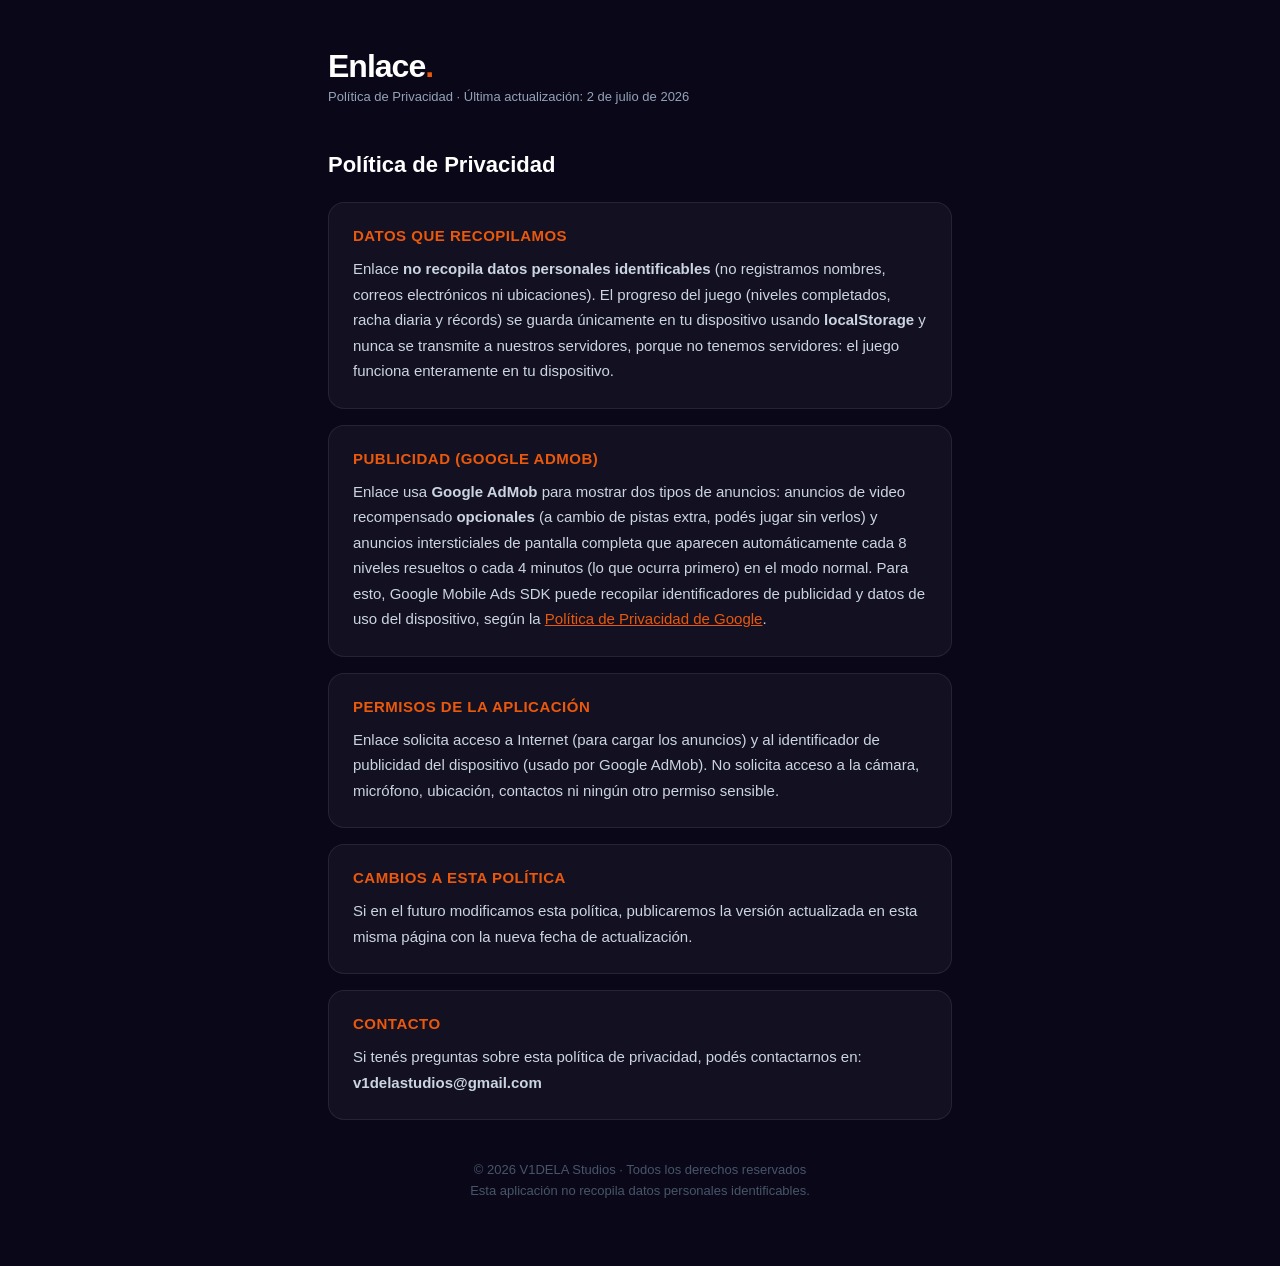
==== index.html @ fb12c4d5 "Actualizar colores a naranja para combinar con el nuevo tema de la app" ====
<!DOCTYPE html>
<html lang="es">
<head>
<meta charset="UTF-8">
<meta name="viewport" content="width=device-width, initial-scale=1.0, viewport-fit=cover">
<title>Política de Privacidad — Enlace</title>
<style>
  *, *::before, *::after { box-sizing: border-box; margin: 0; padding: 0; }

  body {
    font-family: -apple-system, BlinkMacSystemFont, 'Segoe UI', sans-serif;
    background: #0a0818;
    color: #e2e8f0;
    min-height: 100vh;
    padding: env(safe-area-inset-top, 0) env(safe-area-inset-right, 0) env(safe-area-inset-bottom, 0) env(safe-area-inset-left, 0);
  }

  .container {
    max-width: 680px;
    margin: 0 auto;
    padding: 48px 28px 64px;
  }

  .back {
    display: inline-flex;
    align-items: center;
    gap: 8px;
    color: #EA580C;
    text-decoration: none;
    font-size: 14px;
    font-weight: 500;
    margin-bottom: 40px;
    opacity: 0.8;
    transition: opacity 0.2s;
  }
  .back:hover { opacity: 1; }

  .logo {
    font-size: 32px;
    font-weight: 800;
    letter-spacing: -1px;
    color: #fff;
    margin-bottom: 4px;
  }
  .logo span { color: #EA580C; }

  .subtitulo {
    font-size: 13px;
    color: #94a3b8;
    margin-bottom: 48px;
  }

  h1 {
    font-size: 22px;
    font-weight: 700;
    color: #fff;
    margin-bottom: 24px;
  }

  section {
    background: rgba(255,255,255,0.04);
    border: 1px solid rgba(255,255,255,0.08);
    border-radius: 16px;
    padding: 24px;
    margin-bottom: 16px;
  }

  h2 {
    font-size: 15px;
    font-weight: 600;
    color: #EA580C;
    margin-bottom: 12px;
    text-transform: uppercase;
    letter-spacing: 0.5px;
  }

  p {
    font-size: 15px;
    line-height: 1.7;
    color: #cbd5e1;
  }

  .footer-legal {
    margin-top: 40px;
    font-size: 13px;
    color: #475569;
    text-align: center;
    line-height: 1.6;
  }
</style>
</head>
<body>
<div class="container">


  <div class="logo">Enlace<span>.</span></div>
  <div class="subtitulo">Política de Privacidad · Última actualización: 2 de julio de 2026</div>

  <h1>Política de Privacidad</h1>

  <section>
    <h2>Datos que recopilamos</h2>
    <p>Enlace <strong>no recopila datos personales identificables</strong> (no registramos nombres, correos electrónicos ni ubicaciones). El progreso del juego (niveles completados, racha diaria y récords) se guarda únicamente en tu dispositivo usando <strong>localStorage</strong> y nunca se transmite a nuestros servidores, porque no tenemos servidores: el juego funciona enteramente en tu dispositivo.</p>
  </section>

  <section>
    <h2>Publicidad (Google AdMob)</h2>
    <p>Enlace usa <strong>Google AdMob</strong> para mostrar dos tipos de anuncios: anuncios de video recompensado <strong>opcionales</strong> (a cambio de pistas extra, podés jugar sin verlos) y anuncios intersticiales de pantalla completa que aparecen automáticamente cada 8 niveles resueltos o cada 4 minutos (lo que ocurra primero) en el modo normal. Para esto, Google Mobile Ads SDK puede recopilar identificadores de publicidad y datos de uso del dispositivo, según la <a href="https://policies.google.com/privacy" style="color:#EA580C">Política de Privacidad de Google</a>.</p>
  </section>

  <section>
    <h2>Permisos de la aplicación</h2>
    <p>Enlace solicita acceso a Internet (para cargar los anuncios) y al identificador de publicidad del dispositivo (usado por Google AdMob). No solicita acceso a la cámara, micrófono, ubicación, contactos ni ningún otro permiso sensible.</p>
  </section>

  <section>
    <h2>Cambios a esta política</h2>
    <p>Si en el futuro modificamos esta política, publicaremos la versión actualizada en esta misma página con la nueva fecha de actualización.</p>
  </section>

  <section>
    <h2>Contacto</h2>
    <p>Si tenés preguntas sobre esta política de privacidad, podés contactarnos en: <strong>v1delastudios@gmail.com</strong></p>
  </section>

  <div class="footer-legal">
    © 2026 V1DELA Studios · Todos los derechos reservados<br>
    Esta aplicación no recopila datos personales identificables.
  </div>

</div>
</body>
</html>
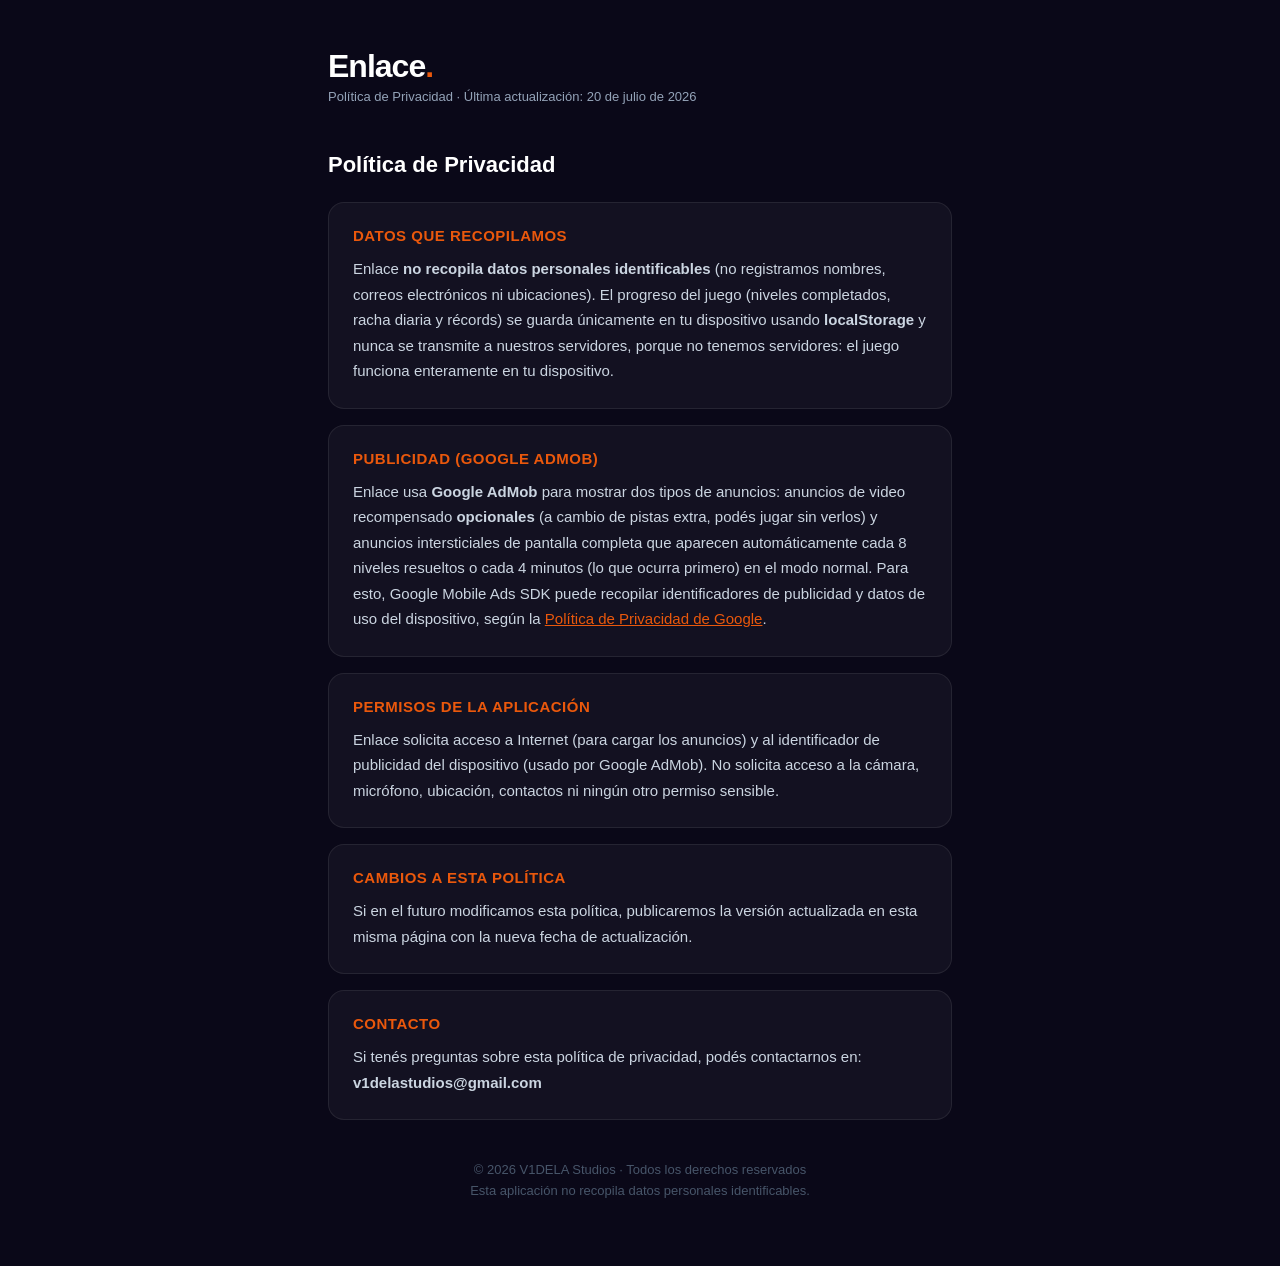
==== commit beb3666d: "Actualiza fecha al 20 de julio" ====
--- a/index.html
+++ b/index.html
@@ -4,97 +4,14 @@
 <meta charset="UTF-8">
 <meta name="viewport" content="width=device-width, initial-scale=1.0, viewport-fit=cover">
 <title>Política de Privacidad — Enlace</title>
-<style>
-  *, *::before, *::after { box-sizing: border-box; margin: 0; padding: 0; }
-
-  body {
-    font-family: -apple-system, BlinkMacSystemFont, 'Segoe UI', sans-serif;
-    background: #0a0818;
-    color: #e2e8f0;
-    min-height: 100vh;
-    padding: env(safe-area-inset-top, 0) env(safe-area-inset-right, 0) env(safe-area-inset-bottom, 0) env(safe-area-inset-left, 0);
-  }
-
-  .container {
-    max-width: 680px;
-    margin: 0 auto;
-    padding: 48px 28px 64px;
-  }
-
-  .back {
-    display: inline-flex;
-    align-items: center;
-    gap: 8px;
-    color: #EA580C;
-    text-decoration: none;
-    font-size: 14px;
-    font-weight: 500;
-    margin-bottom: 40px;
-    opacity: 0.8;
-    transition: opacity 0.2s;
-  }
-  .back:hover { opacity: 1; }
-
-  .logo {
-    font-size: 32px;
-    font-weight: 800;
-    letter-spacing: -1px;
-    color: #fff;
-    margin-bottom: 4px;
-  }
-  .logo span { color: #EA580C; }
-
-  .subtitulo {
-    font-size: 13px;
-    color: #94a3b8;
-    margin-bottom: 48px;
-  }
-
-  h1 {
-    font-size: 22px;
-    font-weight: 700;
-    color: #fff;
-    margin-bottom: 24px;
-  }
-
-  section {
-    background: rgba(255,255,255,0.04);
-    border: 1px solid rgba(255,255,255,0.08);
-    border-radius: 16px;
-    padding: 24px;
-    margin-bottom: 16px;
-  }
-
-  h2 {
-    font-size: 15px;
-    font-weight: 600;
-    color: #EA580C;
-    margin-bottom: 12px;
-    text-transform: uppercase;
-    letter-spacing: 0.5px;
-  }
-
-  p {
-    font-size: 15px;
-    line-height: 1.7;
-    color: #cbd5e1;
-  }
-
-  .footer-legal {
-    margin-top: 40px;
-    font-size: 13px;
-    color: #475569;
-    text-align: center;
-    line-height: 1.6;
-  }
-</style>
+<link rel="stylesheet" href="style.css">
 </head>
 <body>
 <div class="container">
 
 
   <div class="logo">Enlace<span>.</span></div>
-  <div class="subtitulo">Política de Privacidad · Última actualización: 2 de julio de 2026</div>
+  <div class="subtitulo">Política de Privacidad · Última actualización: 20 de julio de 2026</div>
 
   <h1>Política de Privacidad</h1>
 
--- a/style.css
+++ b/style.css
@@ -0,0 +1,82 @@
+*, *::before, *::after { box-sizing: border-box; margin: 0; padding: 0; }
+
+body {
+  font-family: -apple-system, BlinkMacSystemFont, 'Segoe UI', sans-serif;
+  background: #0a0818;
+  color: #e2e8f0;
+  min-height: 100vh;
+  padding: env(safe-area-inset-top, 0) env(safe-area-inset-right, 0) env(safe-area-inset-bottom, 0) env(safe-area-inset-left, 0);
+}
+
+.container {
+  max-width: 680px;
+  margin: 0 auto;
+  padding: 48px 28px 64px;
+}
+
+.back {
+  display: inline-flex;
+  align-items: center;
+  gap: 8px;
+  color: #EA580C;
+  text-decoration: none;
+  font-size: 14px;
+  font-weight: 500;
+  margin-bottom: 40px;
+  opacity: 0.8;
+  transition: opacity 0.2s;
+}
+.back:hover { opacity: 1; }
+
+.logo {
+  font-size: 32px;
+  font-weight: 800;
+  letter-spacing: -1px;
+  color: #fff;
+  margin-bottom: 4px;
+}
+.logo span { color: #EA580C; }
+
+.subtitulo {
+  font-size: 13px;
+  color: #94a3b8;
+  margin-bottom: 48px;
+}
+
+h1 {
+  font-size: 22px;
+  font-weight: 700;
+  color: #fff;
+  margin-bottom: 24px;
+}
+
+section {
+  background: rgba(255,255,255,0.04);
+  border: 1px solid rgba(255,255,255,0.08);
+  border-radius: 16px;
+  padding: 24px;
+  margin-bottom: 16px;
+}
+
+h2 {
+  font-size: 15px;
+  font-weight: 600;
+  color: #EA580C;
+  margin-bottom: 12px;
+  text-transform: uppercase;
+  letter-spacing: 0.5px;
+}
+
+p {
+  font-size: 15px;
+  line-height: 1.7;
+  color: #cbd5e1;
+}
+
+.footer-legal {
+  margin-top: 40px;
+  font-size: 13px;
+  color: #475569;
+  text-align: center;
+  line-height: 1.6;
+}
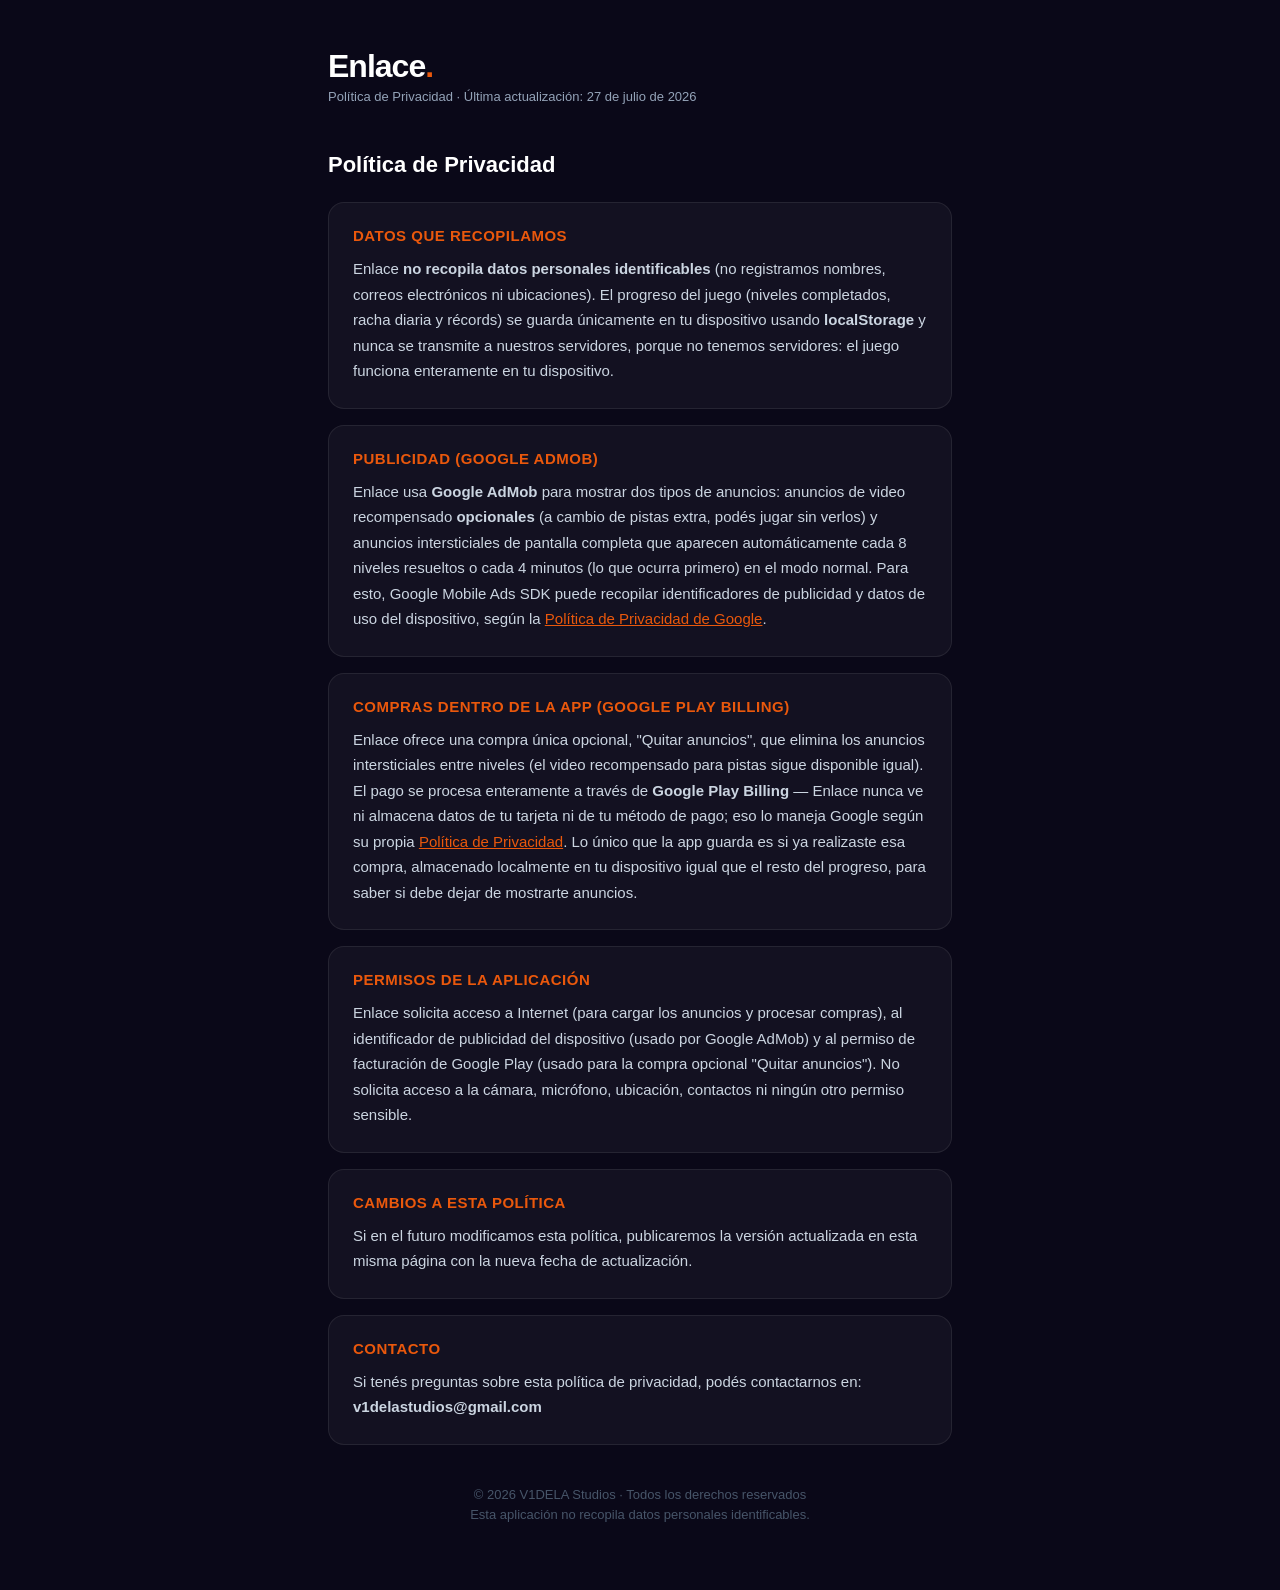
==== commit 2a6b7ddb: "Documenta la compra "Quitar anuncios" vía Google Play Billing Agrega sección explicando el procesami" ====
--- a/index.html
+++ b/index.html
@@ -11,7 +11,7 @@
 
 
   <div class="logo">Enlace<span>.</span></div>
-  <div class="subtitulo">Política de Privacidad · Última actualización: 20 de julio de 2026</div>
+  <div class="subtitulo">Política de Privacidad · Última actualización: 27 de julio de 2026</div>
 
   <h1>Política de Privacidad</h1>
 
@@ -26,8 +26,13 @@
   </section>
 
   <section>
+    <h2>Compras dentro de la app (Google Play Billing)</h2>
+    <p>Enlace ofrece una compra única opcional, "Quitar anuncios", que elimina los anuncios intersticiales entre niveles (el video recompensado para pistas sigue disponible igual). El pago se procesa enteramente a través de <strong>Google Play Billing</strong> — Enlace nunca ve ni almacena datos de tu tarjeta ni de tu método de pago; eso lo maneja Google según su propia <a href="https://policies.google.com/privacy" style="color:#EA580C">Política de Privacidad</a>. Lo único que la app guarda es si ya realizaste esa compra, almacenado localmente en tu dispositivo igual que el resto del progreso, para saber si debe dejar de mostrarte anuncios.</p>
+  </section>
+
+  <section>
     <h2>Permisos de la aplicación</h2>
-    <p>Enlace solicita acceso a Internet (para cargar los anuncios) y al identificador de publicidad del dispositivo (usado por Google AdMob). No solicita acceso a la cámara, micrófono, ubicación, contactos ni ningún otro permiso sensible.</p>
+    <p>Enlace solicita acceso a Internet (para cargar los anuncios y procesar compras), al identificador de publicidad del dispositivo (usado por Google AdMob) y al permiso de facturación de Google Play (usado para la compra opcional "Quitar anuncios"). No solicita acceso a la cámara, micrófono, ubicación, contactos ni ningún otro permiso sensible.</p>
   </section>
 
   <section>
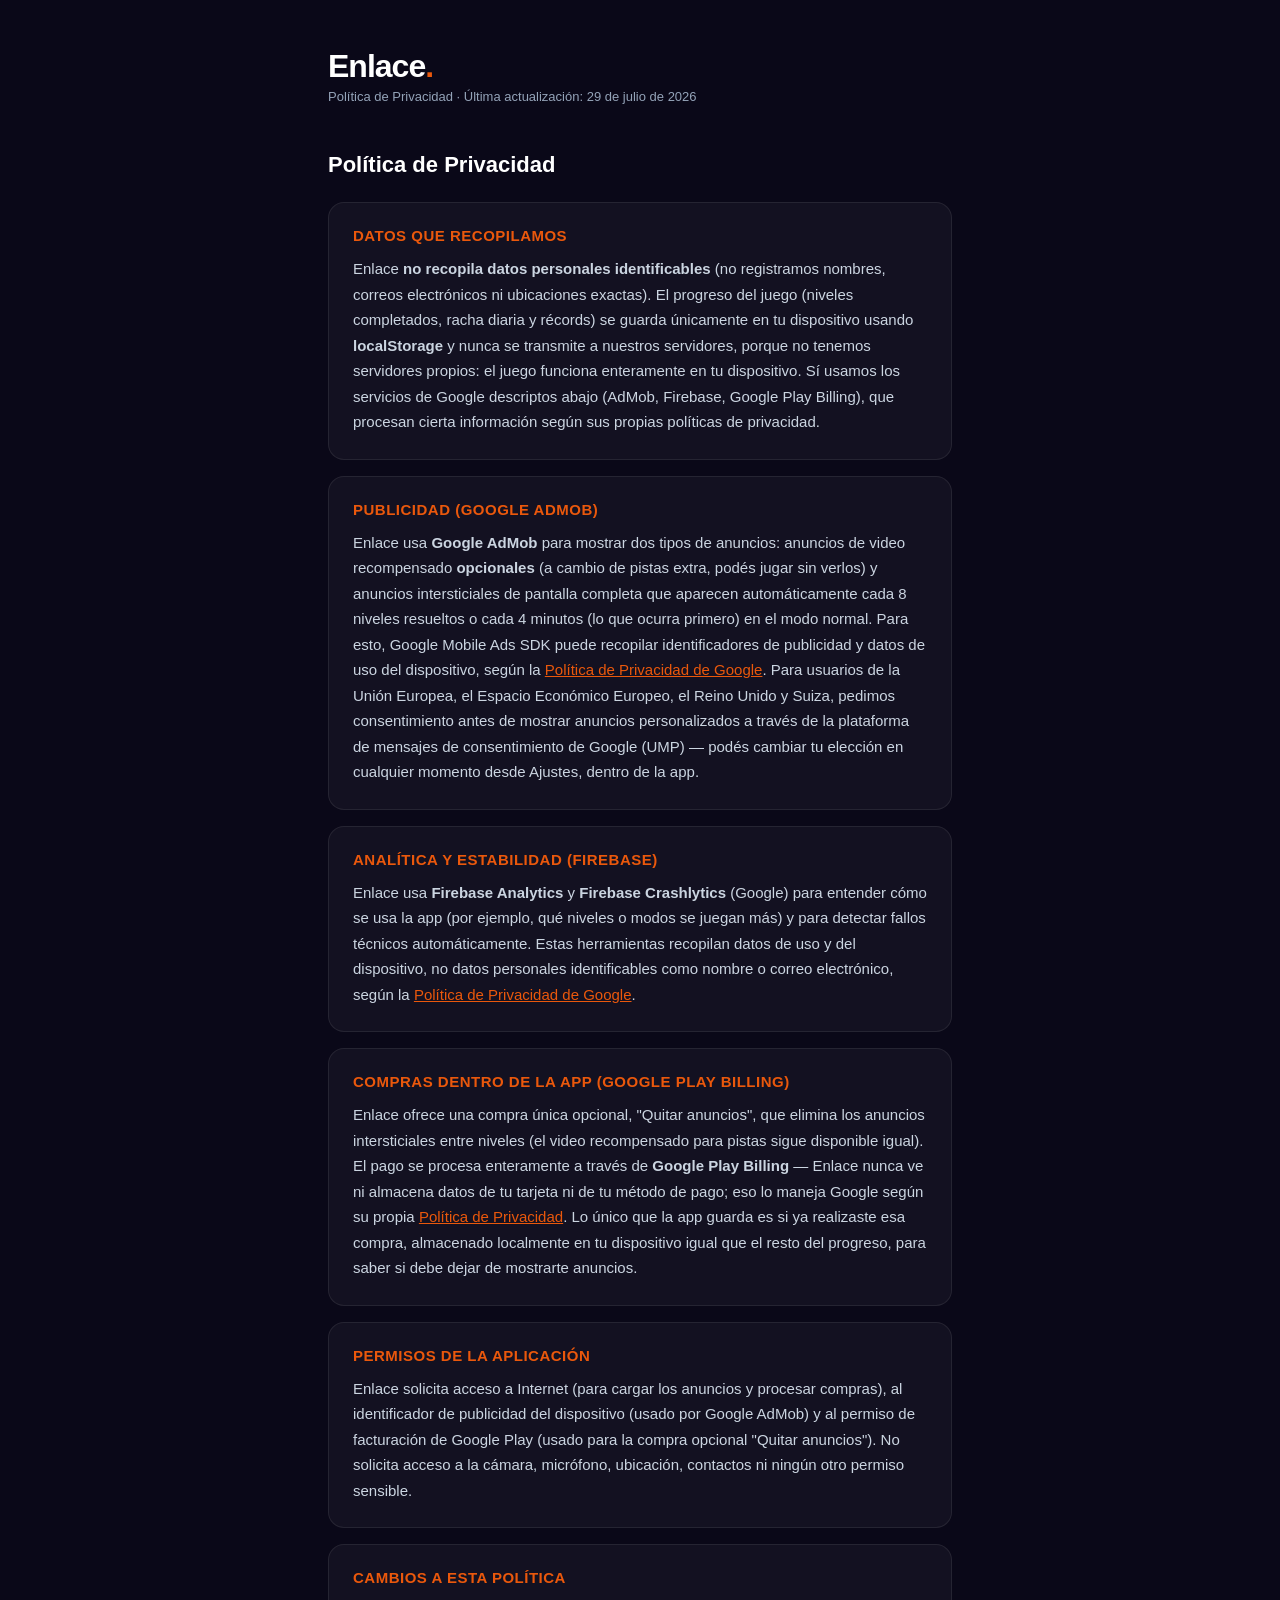
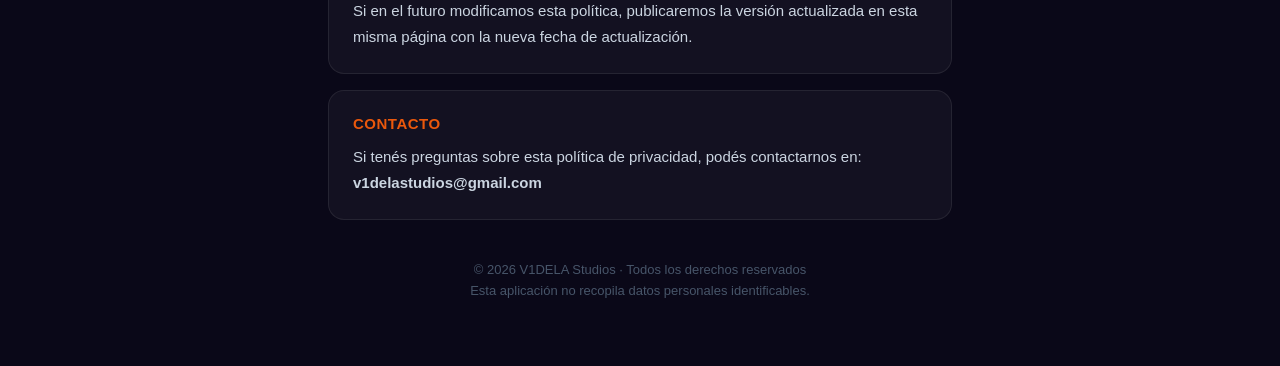
==== commit 5d3528fd: "Actualiza política: agrega Firebase Analytics/Crashlytics y consentimiento UMP Refleja las herramien" ====
--- a/index.html
+++ b/index.html
@@ -11,18 +11,23 @@
 
 
   <div class="logo">Enlace<span>.</span></div>
-  <div class="subtitulo">Política de Privacidad · Última actualización: 27 de julio de 2026</div>
+  <div class="subtitulo">Política de Privacidad · Última actualización: 29 de julio de 2026</div>
 
   <h1>Política de Privacidad</h1>
 
   <section>
     <h2>Datos que recopilamos</h2>
-    <p>Enlace <strong>no recopila datos personales identificables</strong> (no registramos nombres, correos electrónicos ni ubicaciones). El progreso del juego (niveles completados, racha diaria y récords) se guarda únicamente en tu dispositivo usando <strong>localStorage</strong> y nunca se transmite a nuestros servidores, porque no tenemos servidores: el juego funciona enteramente en tu dispositivo.</p>
+    <p>Enlace <strong>no recopila datos personales identificables</strong> (no registramos nombres, correos electrónicos ni ubicaciones exactas). El progreso del juego (niveles completados, racha diaria y récords) se guarda únicamente en tu dispositivo usando <strong>localStorage</strong> y nunca se transmite a nuestros servidores, porque no tenemos servidores propios: el juego funciona enteramente en tu dispositivo. Sí usamos los servicios de Google descriptos abajo (AdMob, Firebase, Google Play Billing), que procesan cierta información según sus propias políticas de privacidad.</p>
   </section>
 
   <section>
     <h2>Publicidad (Google AdMob)</h2>
-    <p>Enlace usa <strong>Google AdMob</strong> para mostrar dos tipos de anuncios: anuncios de video recompensado <strong>opcionales</strong> (a cambio de pistas extra, podés jugar sin verlos) y anuncios intersticiales de pantalla completa que aparecen automáticamente cada 8 niveles resueltos o cada 4 minutos (lo que ocurra primero) en el modo normal. Para esto, Google Mobile Ads SDK puede recopilar identificadores de publicidad y datos de uso del dispositivo, según la <a href="https://policies.google.com/privacy" style="color:#EA580C">Política de Privacidad de Google</a>.</p>
+    <p>Enlace usa <strong>Google AdMob</strong> para mostrar dos tipos de anuncios: anuncios de video recompensado <strong>opcionales</strong> (a cambio de pistas extra, podés jugar sin verlos) y anuncios intersticiales de pantalla completa que aparecen automáticamente cada 8 niveles resueltos o cada 4 minutos (lo que ocurra primero) en el modo normal. Para esto, Google Mobile Ads SDK puede recopilar identificadores de publicidad y datos de uso del dispositivo, según la <a href="https://policies.google.com/privacy" style="color:#EA580C">Política de Privacidad de Google</a>. Para usuarios de la Unión Europea, el Espacio Económico Europeo, el Reino Unido y Suiza, pedimos consentimiento antes de mostrar anuncios personalizados a través de la plataforma de mensajes de consentimiento de Google (UMP) — podés cambiar tu elección en cualquier momento desde Ajustes, dentro de la app.</p>
+  </section>
+
+  <section>
+    <h2>Analítica y estabilidad (Firebase)</h2>
+    <p>Enlace usa <strong>Firebase Analytics</strong> y <strong>Firebase Crashlytics</strong> (Google) para entender cómo se usa la app (por ejemplo, qué niveles o modos se juegan más) y para detectar fallos técnicos automáticamente. Estas herramientas recopilan datos de uso y del dispositivo, no datos personales identificables como nombre o correo electrónico, según la <a href="https://policies.google.com/privacy" style="color:#EA580C">Política de Privacidad de Google</a>.</p>
   </section>
 
   <section>
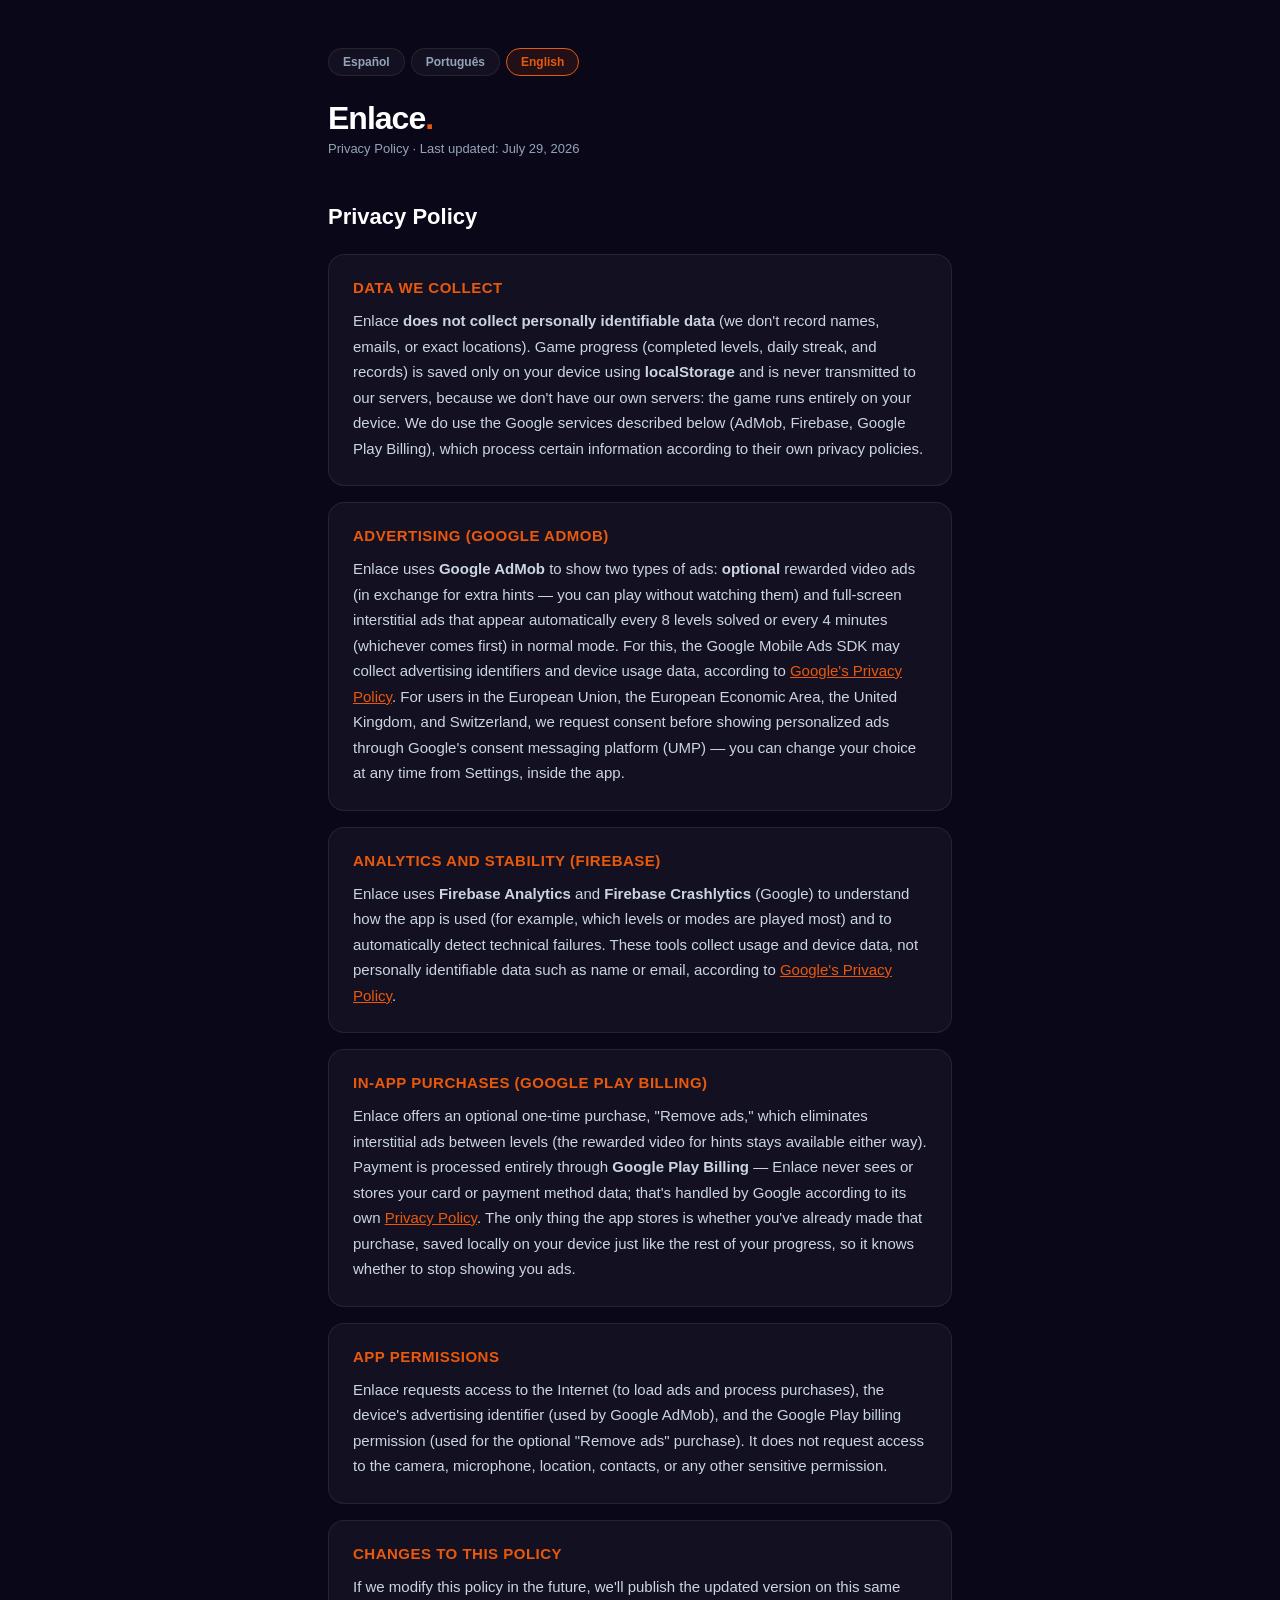
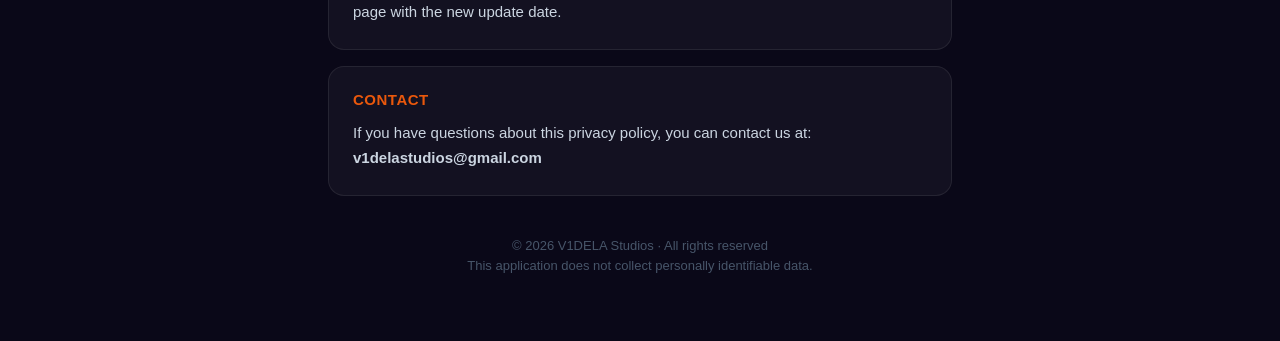
==== commit c7da9990: "Agrega selector de idioma (ES/PT/EN) a la política de privacidad Arranca según el idioma del navegad" ====
--- a/index.html
+++ b/index.html
@@ -9,52 +9,183 @@
 <body>
 <div class="container">
 
+  <div class="lang-switch" id="langSwitch">
+    <button type="button" data-lang="es">Español</button>
+    <button type="button" data-lang="pt">Português</button>
+    <button type="button" data-lang="en">English</button>
+  </div>
 
   <div class="logo">Enlace<span>.</span></div>
-  <div class="subtitulo">Política de Privacidad · Última actualización: 29 de julio de 2026</div>
 
-  <h1>Política de Privacidad</h1>
+  <!-- ES ============================================================ -->
+  <div class="policy" data-lang="es">
+    <div class="subtitulo">Política de Privacidad · Última actualización: 29 de julio de 2026</div>
+    <h1>Política de Privacidad</h1>
 
-  <section>
-    <h2>Datos que recopilamos</h2>
-    <p>Enlace <strong>no recopila datos personales identificables</strong> (no registramos nombres, correos electrónicos ni ubicaciones exactas). El progreso del juego (niveles completados, racha diaria y récords) se guarda únicamente en tu dispositivo usando <strong>localStorage</strong> y nunca se transmite a nuestros servidores, porque no tenemos servidores propios: el juego funciona enteramente en tu dispositivo. Sí usamos los servicios de Google descriptos abajo (AdMob, Firebase, Google Play Billing), que procesan cierta información según sus propias políticas de privacidad.</p>
-  </section>
+    <section>
+      <h2>Datos que recopilamos</h2>
+      <p>Enlace <strong>no recopila datos personales identificables</strong> (no registramos nombres, correos electrónicos ni ubicaciones exactas). El progreso del juego (niveles completados, racha diaria y récords) se guarda únicamente en tu dispositivo usando <strong>localStorage</strong> y nunca se transmite a nuestros servidores, porque no tenemos servidores propios: el juego funciona enteramente en tu dispositivo. Sí usamos los servicios de Google descriptos abajo (AdMob, Firebase, Google Play Billing), que procesan cierta información según sus propias políticas de privacidad.</p>
+    </section>
 
-  <section>
-    <h2>Publicidad (Google AdMob)</h2>
-    <p>Enlace usa <strong>Google AdMob</strong> para mostrar dos tipos de anuncios: anuncios de video recompensado <strong>opcionales</strong> (a cambio de pistas extra, podés jugar sin verlos) y anuncios intersticiales de pantalla completa que aparecen automáticamente cada 8 niveles resueltos o cada 4 minutos (lo que ocurra primero) en el modo normal. Para esto, Google Mobile Ads SDK puede recopilar identificadores de publicidad y datos de uso del dispositivo, según la <a href="https://policies.google.com/privacy" style="color:#EA580C">Política de Privacidad de Google</a>. Para usuarios de la Unión Europea, el Espacio Económico Europeo, el Reino Unido y Suiza, pedimos consentimiento antes de mostrar anuncios personalizados a través de la plataforma de mensajes de consentimiento de Google (UMP) — podés cambiar tu elección en cualquier momento desde Ajustes, dentro de la app.</p>
-  </section>
+    <section>
+      <h2>Publicidad (Google AdMob)</h2>
+      <p>Enlace usa <strong>Google AdMob</strong> para mostrar dos tipos de anuncios: anuncios de video recompensado <strong>opcionales</strong> (a cambio de pistas extra, podés jugar sin verlos) y anuncios intersticiales de pantalla completa que aparecen automáticamente cada 8 niveles resueltos o cada 4 minutos (lo que ocurra primero) en el modo normal. Para esto, Google Mobile Ads SDK puede recopilar identificadores de publicidad y datos de uso del dispositivo, según la <a href="https://policies.google.com/privacy" style="color:#EA580C">Política de Privacidad de Google</a>. Para usuarios de la Unión Europea, el Espacio Económico Europeo, el Reino Unido y Suiza, pedimos consentimiento antes de mostrar anuncios personalizados a través de la plataforma de mensajes de consentimiento de Google (UMP) — podés cambiar tu elección en cualquier momento desde Ajustes, dentro de la app.</p>
+    </section>
 
-  <section>
-    <h2>Analítica y estabilidad (Firebase)</h2>
-    <p>Enlace usa <strong>Firebase Analytics</strong> y <strong>Firebase Crashlytics</strong> (Google) para entender cómo se usa la app (por ejemplo, qué niveles o modos se juegan más) y para detectar fallos técnicos automáticamente. Estas herramientas recopilan datos de uso y del dispositivo, no datos personales identificables como nombre o correo electrónico, según la <a href="https://policies.google.com/privacy" style="color:#EA580C">Política de Privacidad de Google</a>.</p>
-  </section>
+    <section>
+      <h2>Analítica y estabilidad (Firebase)</h2>
+      <p>Enlace usa <strong>Firebase Analytics</strong> y <strong>Firebase Crashlytics</strong> (Google) para entender cómo se usa la app (por ejemplo, qué niveles o modos se juegan más) y para detectar fallos técnicos automáticamente. Estas herramientas recopilan datos de uso y del dispositivo, no datos personales identificables como nombre o correo electrónico, según la <a href="https://policies.google.com/privacy" style="color:#EA580C">Política de Privacidad de Google</a>.</p>
+    </section>
 
-  <section>
-    <h2>Compras dentro de la app (Google Play Billing)</h2>
-    <p>Enlace ofrece una compra única opcional, "Quitar anuncios", que elimina los anuncios intersticiales entre niveles (el video recompensado para pistas sigue disponible igual). El pago se procesa enteramente a través de <strong>Google Play Billing</strong> — Enlace nunca ve ni almacena datos de tu tarjeta ni de tu método de pago; eso lo maneja Google según su propia <a href="https://policies.google.com/privacy" style="color:#EA580C">Política de Privacidad</a>. Lo único que la app guarda es si ya realizaste esa compra, almacenado localmente en tu dispositivo igual que el resto del progreso, para saber si debe dejar de mostrarte anuncios.</p>
-  </section>
+    <section>
+      <h2>Compras dentro de la app (Google Play Billing)</h2>
+      <p>Enlace ofrece una compra única opcional, "Quitar anuncios", que elimina los anuncios intersticiales entre niveles (el video recompensado para pistas sigue disponible igual). El pago se procesa enteramente a través de <strong>Google Play Billing</strong> — Enlace nunca ve ni almacena datos de tu tarjeta ni de tu método de pago; eso lo maneja Google según su propia <a href="https://policies.google.com/privacy" style="color:#EA580C">Política de Privacidad</a>. Lo único que la app guarda es si ya realizaste esa compra, almacenado localmente en tu dispositivo igual que el resto del progreso, para saber si debe dejar de mostrarte anuncios.</p>
+    </section>
 
-  <section>
-    <h2>Permisos de la aplicación</h2>
-    <p>Enlace solicita acceso a Internet (para cargar los anuncios y procesar compras), al identificador de publicidad del dispositivo (usado por Google AdMob) y al permiso de facturación de Google Play (usado para la compra opcional "Quitar anuncios"). No solicita acceso a la cámara, micrófono, ubicación, contactos ni ningún otro permiso sensible.</p>
-  </section>
+    <section>
+      <h2>Permisos de la aplicación</h2>
+      <p>Enlace solicita acceso a Internet (para cargar los anuncios y procesar compras), al identificador de publicidad del dispositivo (usado por Google AdMob) y al permiso de facturación de Google Play (usado para la compra opcional "Quitar anuncios"). No solicita acceso a la cámara, micrófono, ubicación, contactos ni ningún otro permiso sensible.</p>
+    </section>
 
-  <section>
-    <h2>Cambios a esta política</h2>
-    <p>Si en el futuro modificamos esta política, publicaremos la versión actualizada en esta misma página con la nueva fecha de actualización.</p>
-  </section>
+    <section>
+      <h2>Cambios a esta política</h2>
+      <p>Si en el futuro modificamos esta política, publicaremos la versión actualizada en esta misma página con la nueva fecha de actualización.</p>
+    </section>
 
-  <section>
-    <h2>Contacto</h2>
-    <p>Si tenés preguntas sobre esta política de privacidad, podés contactarnos en: <strong>v1delastudios@gmail.com</strong></p>
-  </section>
+    <section>
+      <h2>Contacto</h2>
+      <p>Si tenés preguntas sobre esta política de privacidad, podés contactarnos en: <strong>v1delastudios@gmail.com</strong></p>
+    </section>
 
-  <div class="footer-legal">
-    © 2026 V1DELA Studios · Todos los derechos reservados<br>
-    Esta aplicación no recopila datos personales identificables.
+    <div class="footer-legal">
+      © 2026 V1DELA Studios · Todos los derechos reservados<br>
+      Esta aplicación no recopila datos personales identificables.
+    </div>
+  </div>
+
+  <!-- PT ============================================================ -->
+  <div class="policy" data-lang="pt" hidden>
+    <div class="subtitulo">Política de Privacidade · Última atualização: 29 de julho de 2026</div>
+    <h1>Política de Privacidade</h1>
+
+    <section>
+      <h2>Dados que coletamos</h2>
+      <p>O Enlace <strong>não coleta dados pessoais identificáveis</strong> (não registramos nomes, e-mails nem localizações exatas). O progresso do jogo (níveis concluídos, sequência diária e recordes) é salvo apenas no seu dispositivo usando <strong>localStorage</strong> e nunca é transmitido aos nossos servidores, porque não temos servidores próprios: o jogo funciona inteiramente no seu dispositivo. Usamos sim os serviços do Google descritos abaixo (AdMob, Firebase, Google Play Billing), que processam certas informações de acordo com suas próprias políticas de privacidade.</p>
+    </section>
+
+    <section>
+      <h2>Publicidade (Google AdMob)</h2>
+      <p>O Enlace usa o <strong>Google AdMob</strong> para exibir dois tipos de anúncios: anúncios em vídeo recompensado <strong>opcionais</strong> (em troca de dicas extras, você pode jogar sem assisti-los) e anúncios intersticiais em tela cheia que aparecem automaticamente a cada 8 níveis resolvidos ou a cada 4 minutos (o que ocorrer primeiro) no modo normal. Para isso, o Google Mobile Ads SDK pode coletar identificadores de publicidade e dados de uso do dispositivo, conforme a <a href="https://policies.google.com/privacy" style="color:#EA580C">Política de Privacidade do Google</a>. Para usuários da União Europeia, do Espaço Econômico Europeu, do Reino Unido e da Suíça, solicitamos consentimento antes de exibir anúncios personalizados através da plataforma de mensagens de consentimento do Google (UMP) — você pode alterar sua escolha a qualquer momento em Ajustes, dentro do app.</p>
+    </section>
+
+    <section>
+      <h2>Análise e estabilidade (Firebase)</h2>
+      <p>O Enlace usa o <strong>Firebase Analytics</strong> e o <strong>Firebase Crashlytics</strong> (Google) para entender como o app é usado (por exemplo, quais níveis ou modos são mais jogados) e para detectar falhas técnicas automaticamente. Essas ferramentas coletam dados de uso e do dispositivo, não dados pessoais identificáveis como nome ou e-mail, conforme a <a href="https://policies.google.com/privacy" style="color:#EA580C">Política de Privacidade do Google</a>.</p>
+    </section>
+
+    <section>
+      <h2>Compras no aplicativo (Google Play Billing)</h2>
+      <p>O Enlace oferece uma compra única opcional, "Remover anúncios", que elimina os anúncios intersticiais entre níveis (o vídeo recompensado para dicas continua disponível normalmente). O pagamento é processado inteiramente através do <strong>Google Play Billing</strong> — o Enlace nunca vê nem armazena dados do seu cartão ou método de pagamento; isso é gerenciado pelo Google conforme sua própria <a href="https://policies.google.com/privacy" style="color:#EA580C">Política de Privacidade</a>. A única coisa que o app salva é se você já realizou essa compra, armazenado localmente no seu dispositivo, assim como o resto do progresso, para saber se deve parar de exibir anúncios.</p>
+    </section>
+
+    <section>
+      <h2>Permissões do aplicativo</h2>
+      <p>O Enlace solicita acesso à Internet (para carregar anúncios e processar compras), ao identificador de publicidade do dispositivo (usado pelo Google AdMob) e à permissão de faturamento do Google Play (usada para a compra opcional "Remover anúncios"). Não solicita acesso à câmera, microfone, localização, contatos nem a nenhuma outra permissão sensível.</p>
+    </section>
+
+    <section>
+      <h2>Alterações nesta política</h2>
+      <p>Se no futuro modificarmos esta política, publicaremos a versão atualizada nesta mesma página com a nova data de atualização.</p>
+    </section>
+
+    <section>
+      <h2>Contato</h2>
+      <p>Se você tiver dúvidas sobre esta política de privacidade, pode entrar em contato conosco em: <strong>v1delastudios@gmail.com</strong></p>
+    </section>
+
+    <div class="footer-legal">
+      © 2026 V1DELA Studios · Todos os direitos reservados<br>
+      Este aplicativo não coleta dados pessoais identificáveis.
+    </div>
+  </div>
+
+  <!-- EN ============================================================ -->
+  <div class="policy" data-lang="en" hidden>
+    <div class="subtitulo">Privacy Policy · Last updated: July 29, 2026</div>
+    <h1>Privacy Policy</h1>
+
+    <section>
+      <h2>Data we collect</h2>
+      <p>Enlace <strong>does not collect personally identifiable data</strong> (we don't record names, emails, or exact locations). Game progress (completed levels, daily streak, and records) is saved only on your device using <strong>localStorage</strong> and is never transmitted to our servers, because we don't have our own servers: the game runs entirely on your device. We do use the Google services described below (AdMob, Firebase, Google Play Billing), which process certain information according to their own privacy policies.</p>
+    </section>
+
+    <section>
+      <h2>Advertising (Google AdMob)</h2>
+      <p>Enlace uses <strong>Google AdMob</strong> to show two types of ads: <strong>optional</strong> rewarded video ads (in exchange for extra hints — you can play without watching them) and full-screen interstitial ads that appear automatically every 8 levels solved or every 4 minutes (whichever comes first) in normal mode. For this, the Google Mobile Ads SDK may collect advertising identifiers and device usage data, according to <a href="https://policies.google.com/privacy" style="color:#EA580C">Google's Privacy Policy</a>. For users in the European Union, the European Economic Area, the United Kingdom, and Switzerland, we request consent before showing personalized ads through Google's consent messaging platform (UMP) — you can change your choice at any time from Settings, inside the app.</p>
+    </section>
+
+    <section>
+      <h2>Analytics and stability (Firebase)</h2>
+      <p>Enlace uses <strong>Firebase Analytics</strong> and <strong>Firebase Crashlytics</strong> (Google) to understand how the app is used (for example, which levels or modes are played most) and to automatically detect technical failures. These tools collect usage and device data, not personally identifiable data such as name or email, according to <a href="https://policies.google.com/privacy" style="color:#EA580C">Google's Privacy Policy</a>.</p>
+    </section>
+
+    <section>
+      <h2>In-app purchases (Google Play Billing)</h2>
+      <p>Enlace offers an optional one-time purchase, "Remove ads," which eliminates interstitial ads between levels (the rewarded video for hints stays available either way). Payment is processed entirely through <strong>Google Play Billing</strong> — Enlace never sees or stores your card or payment method data; that's handled by Google according to its own <a href="https://policies.google.com/privacy" style="color:#EA580C">Privacy Policy</a>. The only thing the app stores is whether you've already made that purchase, saved locally on your device just like the rest of your progress, so it knows whether to stop showing you ads.</p>
+    </section>
+
+    <section>
+      <h2>App permissions</h2>
+      <p>Enlace requests access to the Internet (to load ads and process purchases), the device's advertising identifier (used by Google AdMob), and the Google Play billing permission (used for the optional "Remove ads" purchase). It does not request access to the camera, microphone, location, contacts, or any other sensitive permission.</p>
+    </section>
+
+    <section>
+      <h2>Changes to this policy</h2>
+      <p>If we modify this policy in the future, we'll publish the updated version on this same page with the new update date.</p>
+    </section>
+
+    <section>
+      <h2>Contact</h2>
+      <p>If you have questions about this privacy policy, you can contact us at: <strong>v1delastudios@gmail.com</strong></p>
+    </section>
+
+    <div class="footer-legal">
+      © 2026 V1DELA Studios · All rights reserved<br>
+      This application does not collect personally identifiable data.
+    </div>
   </div>
 
 </div>
+
+<script>
+  // Página pública, sin acceso al localStorage de la app (otro origen) —
+  // arranca según el idioma del navegador (navigator.language) en vez del
+  // localStorage que usa la copia bundleada dentro del APK (ver
+  // www/privacidad.html en el repo de la app). El switcher de acá arriba
+  // deja cambiarlo a mano para esta vista.
+  (function () {
+    var soportados = ['es', 'pt', 'en'];
+    var detectado = (navigator.language || 'es').slice(0, 2).toLowerCase();
+    var idiomaInicial = soportados.indexOf(detectado) !== -1 ? detectado : 'es';
+
+    var switchEl = document.getElementById('langSwitch');
+
+    function mostrarIdioma(lang) {
+      document.querySelectorAll('.policy').forEach(function (el) {
+        el.hidden = el.getAttribute('data-lang') !== lang;
+      });
+      switchEl.querySelectorAll('button').forEach(function (btn) {
+        btn.classList.toggle('activo', btn.getAttribute('data-lang') === lang);
+      });
+      document.documentElement.lang = lang;
+    }
+
+    switchEl.querySelectorAll('button').forEach(function (btn) {
+      btn.addEventListener('click', function () { mostrarIdioma(btn.getAttribute('data-lang')); });
+    });
+
+    mostrarIdioma(idiomaInicial);
+  })();
+</script>
 </body>
 </html>
--- a/style.css
+++ b/style.css
@@ -27,6 +27,30 @@
   transition: opacity 0.2s;
 }
 .back:hover { opacity: 1; }
+
+.lang-switch {
+  display: flex;
+  gap: 6px;
+  margin-bottom: 24px;
+}
+.lang-switch button {
+  font-family: inherit;
+  font-size: 12px;
+  font-weight: 600;
+  color: #94a3b8;
+  background: rgba(255,255,255,0.04);
+  border: 1px solid rgba(255,255,255,0.08);
+  border-radius: 999px;
+  padding: 6px 14px;
+  cursor: pointer;
+  transition: color 0.15s, border-color 0.15s, background 0.15s;
+}
+.lang-switch button:hover { color: #e2e8f0; }
+.lang-switch button.activo {
+  color: #EA580C;
+  border-color: #EA580C;
+  background: rgba(234,88,12,0.10);
+}
 
 .logo {
   font-size: 32px;
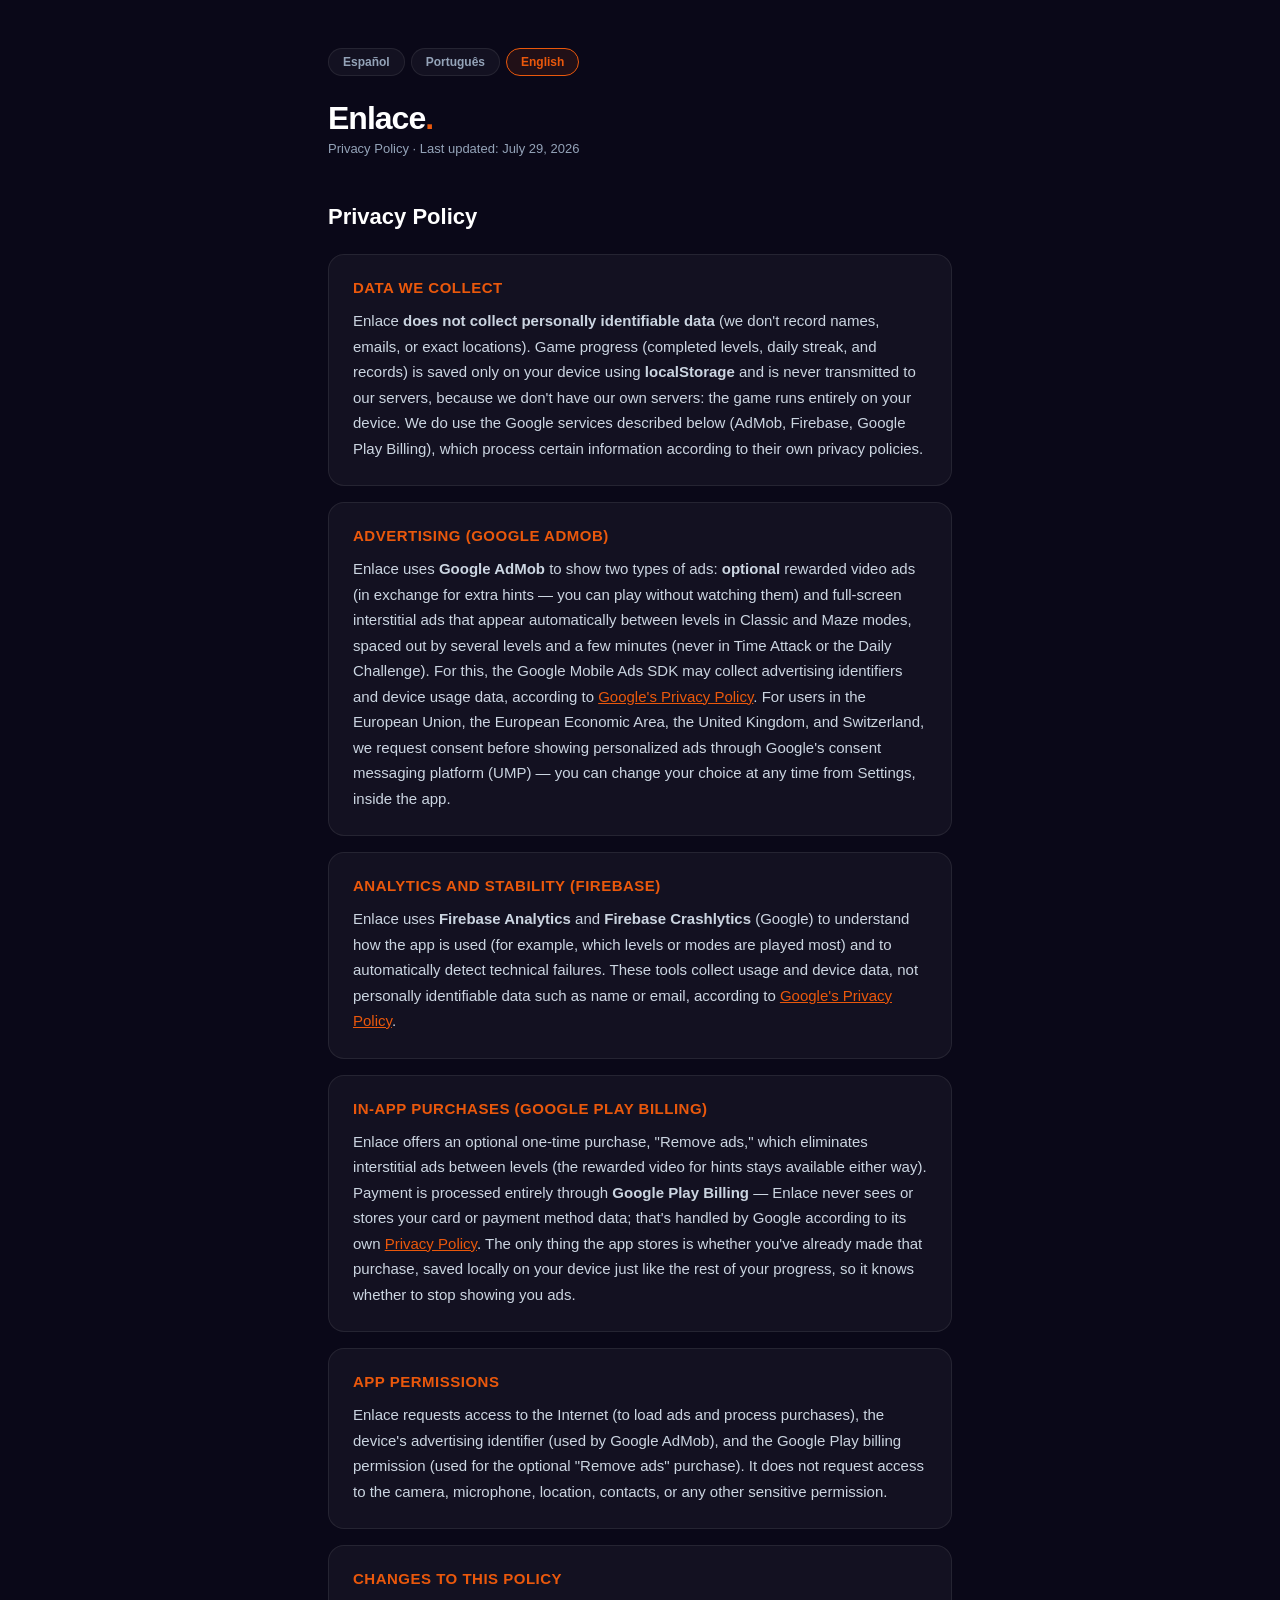
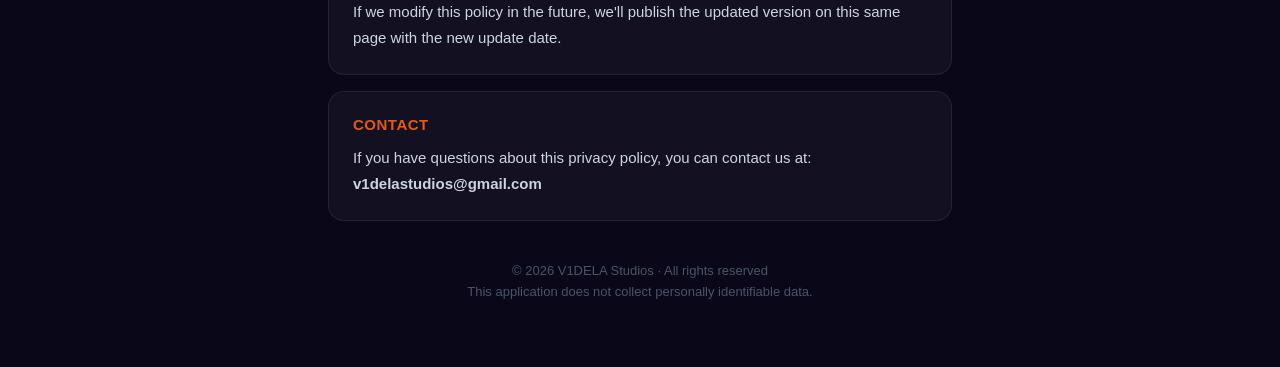
==== commit 1f2430c7: "Actualiza la descripción de los anuncios intersticiales La frecuencia anterior (cada 8 niveles o 4 m" ====
--- a/index.html
+++ b/index.html
@@ -29,7 +29,7 @@
 
     <section>
       <h2>Publicidad (Google AdMob)</h2>
-      <p>Enlace usa <strong>Google AdMob</strong> para mostrar dos tipos de anuncios: anuncios de video recompensado <strong>opcionales</strong> (a cambio de pistas extra, podés jugar sin verlos) y anuncios intersticiales de pantalla completa que aparecen automáticamente cada 8 niveles resueltos o cada 4 minutos (lo que ocurra primero) en el modo normal. Para esto, Google Mobile Ads SDK puede recopilar identificadores de publicidad y datos de uso del dispositivo, según la <a href="https://policies.google.com/privacy" style="color:#EA580C">Política de Privacidad de Google</a>. Para usuarios de la Unión Europea, el Espacio Económico Europeo, el Reino Unido y Suiza, pedimos consentimiento antes de mostrar anuncios personalizados a través de la plataforma de mensajes de consentimiento de Google (UMP) — podés cambiar tu elección en cualquier momento desde Ajustes, dentro de la app.</p>
+      <p>Enlace usa <strong>Google AdMob</strong> para mostrar dos tipos de anuncios: anuncios de video recompensado <strong>opcionales</strong> (a cambio de pistas extra, podés jugar sin verlos) y anuncios intersticiales de pantalla completa que aparecen automáticamente entre niveles de los modos Clásico y Laberinto, espaciados por varios niveles y por algunos minutos (nunca en Contrarreloj ni en el Desafío diario). Para esto, Google Mobile Ads SDK puede recopilar identificadores de publicidad y datos de uso del dispositivo, según la <a href="https://policies.google.com/privacy" style="color:#EA580C">Política de Privacidad de Google</a>. Para usuarios de la Unión Europea, el Espacio Económico Europeo, el Reino Unido y Suiza, pedimos consentimiento antes de mostrar anuncios personalizados a través de la plataforma de mensajes de consentimiento de Google (UMP) — podés cambiar tu elección en cualquier momento desde Ajustes, dentro de la app.</p>
     </section>
 
     <section>
@@ -75,7 +75,7 @@
 
     <section>
       <h2>Publicidade (Google AdMob)</h2>
-      <p>O Enlace usa o <strong>Google AdMob</strong> para exibir dois tipos de anúncios: anúncios em vídeo recompensado <strong>opcionais</strong> (em troca de dicas extras, você pode jogar sem assisti-los) e anúncios intersticiais em tela cheia que aparecem automaticamente a cada 8 níveis resolvidos ou a cada 4 minutos (o que ocorrer primeiro) no modo normal. Para isso, o Google Mobile Ads SDK pode coletar identificadores de publicidade e dados de uso do dispositivo, conforme a <a href="https://policies.google.com/privacy" style="color:#EA580C">Política de Privacidade do Google</a>. Para usuários da União Europeia, do Espaço Econômico Europeu, do Reino Unido e da Suíça, solicitamos consentimento antes de exibir anúncios personalizados através da plataforma de mensagens de consentimento do Google (UMP) — você pode alterar sua escolha a qualquer momento em Ajustes, dentro do app.</p>
+      <p>O Enlace usa o <strong>Google AdMob</strong> para exibir dois tipos de anúncios: anúncios em vídeo recompensado <strong>opcionais</strong> (em troca de dicas extras, você pode jogar sem assisti-los) e anúncios intersticiais em tela cheia que aparecem automaticamente entre níveis dos modos Clássico e Labirinto, espaçados por vários níveis e alguns minutos (nunca no Contrarrelógio nem no Desafio diário). Para isso, o Google Mobile Ads SDK pode coletar identificadores de publicidade e dados de uso do dispositivo, conforme a <a href="https://policies.google.com/privacy" style="color:#EA580C">Política de Privacidade do Google</a>. Para usuários da União Europeia, do Espaço Econômico Europeu, do Reino Unido e da Suíça, solicitamos consentimento antes de exibir anúncios personalizados através da plataforma de mensagens de consentimento do Google (UMP) — você pode alterar sua escolha a qualquer momento em Ajustes, dentro do app.</p>
     </section>
 
     <section>
@@ -121,7 +121,7 @@
 
     <section>
       <h2>Advertising (Google AdMob)</h2>
-      <p>Enlace uses <strong>Google AdMob</strong> to show two types of ads: <strong>optional</strong> rewarded video ads (in exchange for extra hints — you can play without watching them) and full-screen interstitial ads that appear automatically every 8 levels solved or every 4 minutes (whichever comes first) in normal mode. For this, the Google Mobile Ads SDK may collect advertising identifiers and device usage data, according to <a href="https://policies.google.com/privacy" style="color:#EA580C">Google's Privacy Policy</a>. For users in the European Union, the European Economic Area, the United Kingdom, and Switzerland, we request consent before showing personalized ads through Google's consent messaging platform (UMP) — you can change your choice at any time from Settings, inside the app.</p>
+      <p>Enlace uses <strong>Google AdMob</strong> to show two types of ads: <strong>optional</strong> rewarded video ads (in exchange for extra hints — you can play without watching them) and full-screen interstitial ads that appear automatically between levels in Classic and Maze modes, spaced out by several levels and a few minutes (never in Time Attack or the Daily Challenge). For this, the Google Mobile Ads SDK may collect advertising identifiers and device usage data, according to <a href="https://policies.google.com/privacy" style="color:#EA580C">Google's Privacy Policy</a>. For users in the European Union, the European Economic Area, the United Kingdom, and Switzerland, we request consent before showing personalized ads through Google's consent messaging platform (UMP) — you can change your choice at any time from Settings, inside the app.</p>
     </section>
 
     <section>
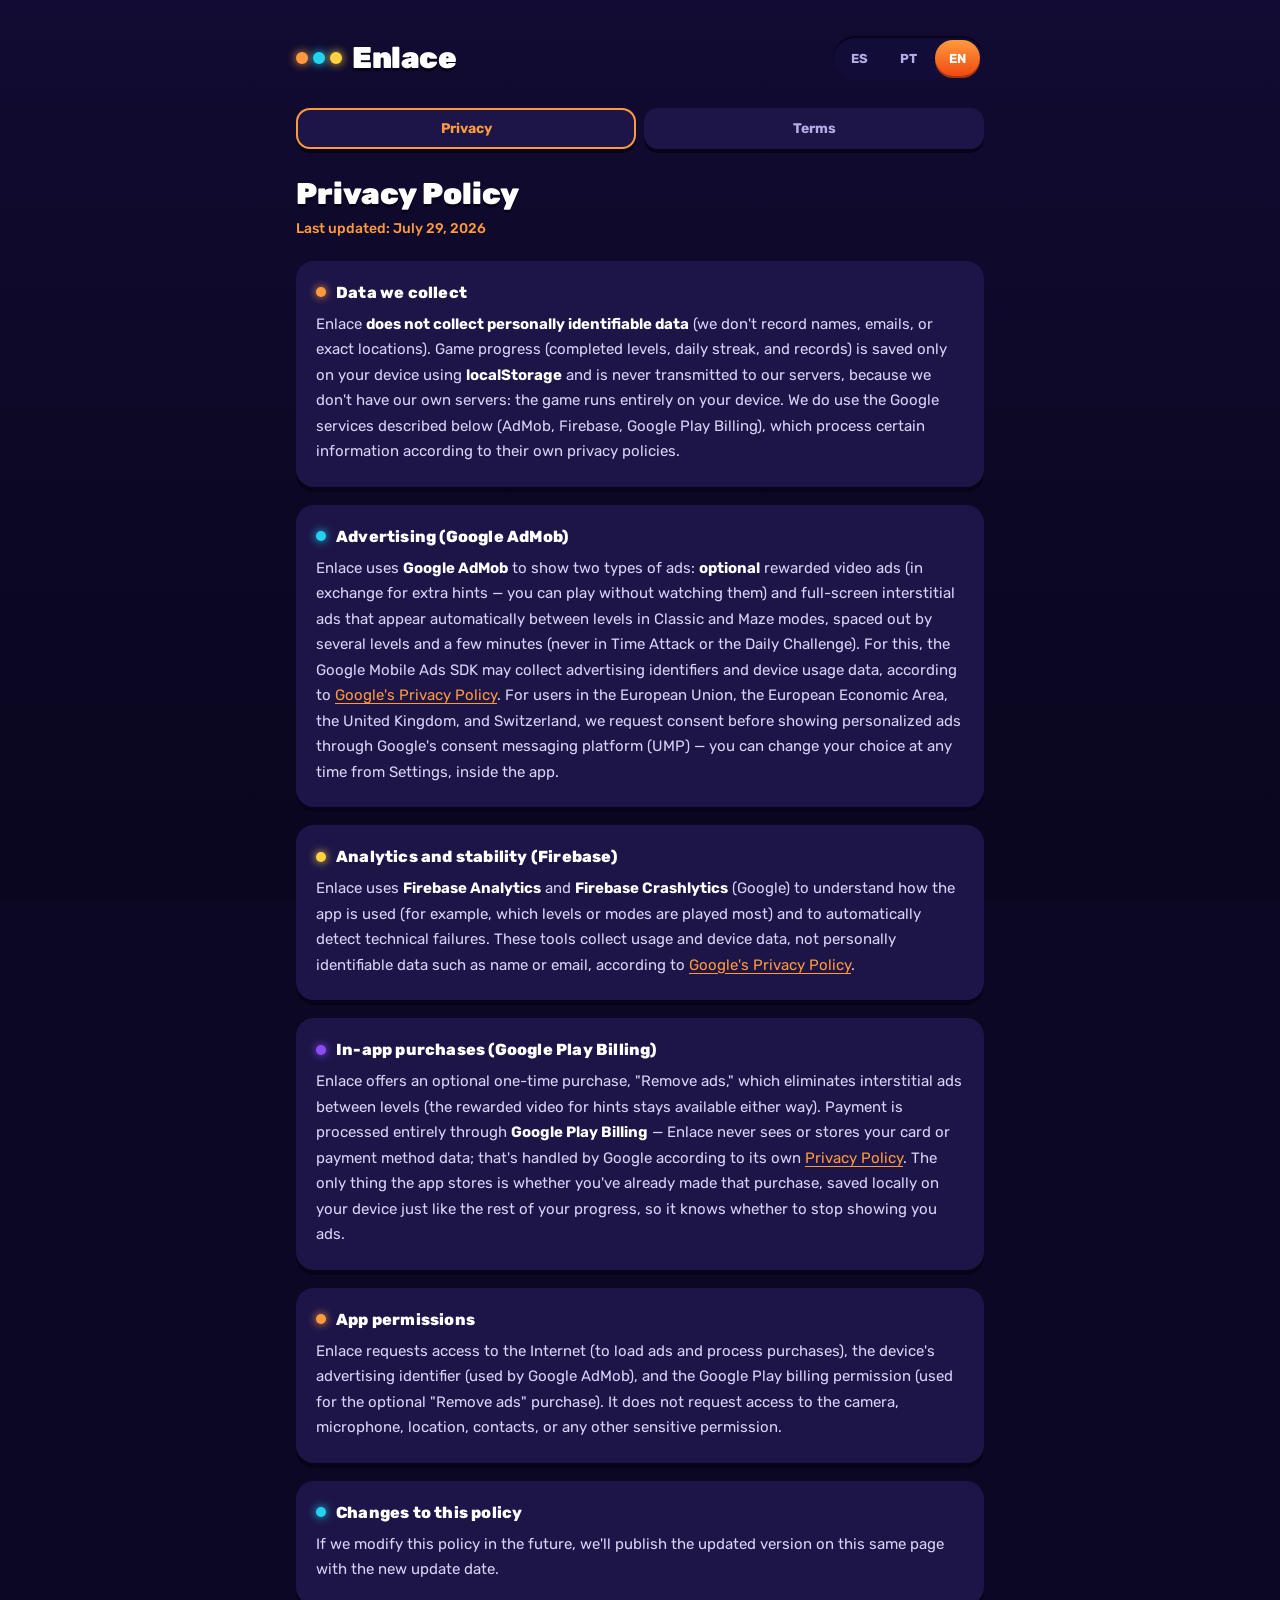
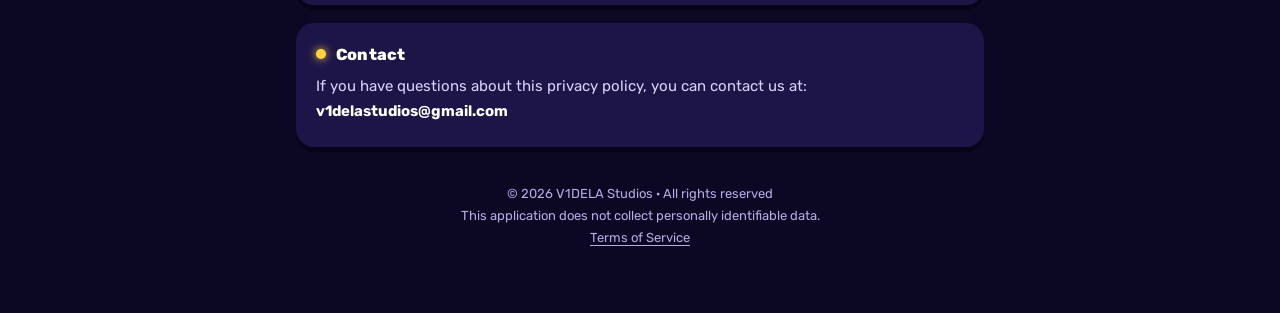
==== commit c6a57b2f: "Agrega Condiciones del Servicio y pasa las páginas al diseño neón terminos.html en ES/PT/EN; estilo " ====
--- a/index.html
+++ b/index.html
@@ -4,23 +4,31 @@
 <meta charset="UTF-8">
 <meta name="viewport" content="width=device-width, initial-scale=1.0, viewport-fit=cover">
 <title>Política de Privacidad — Enlace</title>
+<meta name="theme-color" content="#120B33">
+<link rel="preload" href="fonts/rubik-latin.woff2" as="font" type="font/woff2" crossorigin>
 <link rel="stylesheet" href="style.css">
 </head>
 <body>
 <div class="container">
 
-  <div class="lang-switch" id="langSwitch">
-    <button type="button" data-lang="es">Español</button>
-    <button type="button" data-lang="pt">Português</button>
-    <button type="button" data-lang="en">English</button>
+  <div class="top">
+    <div class="logo"><span class="logo-puntos"><i></i><i></i><i></i></span>Enlace</div>
+    <div class="lang-switch" id="langSwitch">
+      <button type="button" data-lang="es">ES</button>
+      <button type="button" data-lang="pt">PT</button>
+      <button type="button" data-lang="en">EN</button>
+    </div>
   </div>
 
-  <div class="logo">Enlace<span>.</span></div>
+  <nav class="tabs">
+    <a href="index.html" data-tab="privacidad" aria-current="page"><span data-t-es>Privacidad</span><span data-t-pt hidden>Privacidade</span><span data-t-en hidden>Privacy</span></a>
+    <a href="terminos.html" data-tab="terminos"><span data-t-es>Condiciones</span><span data-t-pt hidden>Termos</span><span data-t-en hidden>Terms</span></a>
+  </nav>
 
   <!-- ES ============================================================ -->
   <div class="policy" data-lang="es">
-    <div class="subtitulo">Política de Privacidad · Última actualización: 29 de julio de 2026</div>
     <h1>Política de Privacidad</h1>
+    <div class="subtitulo">Última actualización: 29 de julio de 2026</div>
 
     <section>
       <h2>Datos que recopilamos</h2>
@@ -29,17 +37,17 @@
 
     <section>
       <h2>Publicidad (Google AdMob)</h2>
-      <p>Enlace usa <strong>Google AdMob</strong> para mostrar dos tipos de anuncios: anuncios de video recompensado <strong>opcionales</strong> (a cambio de pistas extra, podés jugar sin verlos) y anuncios intersticiales de pantalla completa que aparecen automáticamente entre niveles de los modos Clásico y Laberinto, espaciados por varios niveles y por algunos minutos (nunca en Contrarreloj ni en el Desafío diario). Para esto, Google Mobile Ads SDK puede recopilar identificadores de publicidad y datos de uso del dispositivo, según la <a href="https://policies.google.com/privacy" style="color:#EA580C">Política de Privacidad de Google</a>. Para usuarios de la Unión Europea, el Espacio Económico Europeo, el Reino Unido y Suiza, pedimos consentimiento antes de mostrar anuncios personalizados a través de la plataforma de mensajes de consentimiento de Google (UMP) — podés cambiar tu elección en cualquier momento desde Ajustes, dentro de la app.</p>
+      <p>Enlace usa <strong>Google AdMob</strong> para mostrar dos tipos de anuncios: anuncios de video recompensado <strong>opcionales</strong> (a cambio de pistas extra, podés jugar sin verlos) y anuncios intersticiales de pantalla completa que aparecen automáticamente entre niveles de los modos Clásico y Laberinto, espaciados por varios niveles y por algunos minutos (nunca en Contrarreloj ni en el Desafío diario). Para esto, Google Mobile Ads SDK puede recopilar identificadores de publicidad y datos de uso del dispositivo, según la <a href="https://policies.google.com/privacy">Política de Privacidad de Google</a>. Para usuarios de la Unión Europea, el Espacio Económico Europeo, el Reino Unido y Suiza, pedimos consentimiento antes de mostrar anuncios personalizados a través de la plataforma de mensajes de consentimiento de Google (UMP) — podés cambiar tu elección en cualquier momento desde Ajustes, dentro de la app.</p>
     </section>
 
     <section>
       <h2>Analítica y estabilidad (Firebase)</h2>
-      <p>Enlace usa <strong>Firebase Analytics</strong> y <strong>Firebase Crashlytics</strong> (Google) para entender cómo se usa la app (por ejemplo, qué niveles o modos se juegan más) y para detectar fallos técnicos automáticamente. Estas herramientas recopilan datos de uso y del dispositivo, no datos personales identificables como nombre o correo electrónico, según la <a href="https://policies.google.com/privacy" style="color:#EA580C">Política de Privacidad de Google</a>.</p>
+      <p>Enlace usa <strong>Firebase Analytics</strong> y <strong>Firebase Crashlytics</strong> (Google) para entender cómo se usa la app (por ejemplo, qué niveles o modos se juegan más) y para detectar fallos técnicos automáticamente. Estas herramientas recopilan datos de uso y del dispositivo, no datos personales identificables como nombre o correo electrónico, según la <a href="https://policies.google.com/privacy">Política de Privacidad de Google</a>.</p>
     </section>
 
     <section>
       <h2>Compras dentro de la app (Google Play Billing)</h2>
-      <p>Enlace ofrece una compra única opcional, "Quitar anuncios", que elimina los anuncios intersticiales entre niveles (el video recompensado para pistas sigue disponible igual). El pago se procesa enteramente a través de <strong>Google Play Billing</strong> — Enlace nunca ve ni almacena datos de tu tarjeta ni de tu método de pago; eso lo maneja Google según su propia <a href="https://policies.google.com/privacy" style="color:#EA580C">Política de Privacidad</a>. Lo único que la app guarda es si ya realizaste esa compra, almacenado localmente en tu dispositivo igual que el resto del progreso, para saber si debe dejar de mostrarte anuncios.</p>
+      <p>Enlace ofrece una compra única opcional, "Quitar anuncios", que elimina los anuncios intersticiales entre niveles (el video recompensado para pistas sigue disponible igual). El pago se procesa enteramente a través de <strong>Google Play Billing</strong> — Enlace nunca ve ni almacena datos de tu tarjeta ni de tu método de pago; eso lo maneja Google según su propia <a href="https://policies.google.com/privacy">Política de Privacidad</a>. Lo único que la app guarda es si ya realizaste esa compra, almacenado localmente en tu dispositivo igual que el resto del progreso, para saber si debe dejar de mostrarte anuncios.</p>
     </section>
 
     <section>
@@ -59,14 +67,15 @@
 
     <div class="footer-legal">
       © 2026 V1DELA Studios · Todos los derechos reservados<br>
-      Esta aplicación no recopila datos personales identificables.
+      Esta aplicación no recopila datos personales identificables.<br>
+      <a href="terminos.html" data-link-lang>Condiciones del Servicio</a>
     </div>
   </div>
 
   <!-- PT ============================================================ -->
   <div class="policy" data-lang="pt" hidden>
-    <div class="subtitulo">Política de Privacidade · Última atualização: 29 de julho de 2026</div>
     <h1>Política de Privacidade</h1>
+    <div class="subtitulo">Última atualização: 29 de julho de 2026</div>
 
     <section>
       <h2>Dados que coletamos</h2>
@@ -75,17 +84,17 @@
 
     <section>
       <h2>Publicidade (Google AdMob)</h2>
-      <p>O Enlace usa o <strong>Google AdMob</strong> para exibir dois tipos de anúncios: anúncios em vídeo recompensado <strong>opcionais</strong> (em troca de dicas extras, você pode jogar sem assisti-los) e anúncios intersticiais em tela cheia que aparecem automaticamente entre níveis dos modos Clássico e Labirinto, espaçados por vários níveis e alguns minutos (nunca no Contrarrelógio nem no Desafio diário). Para isso, o Google Mobile Ads SDK pode coletar identificadores de publicidade e dados de uso do dispositivo, conforme a <a href="https://policies.google.com/privacy" style="color:#EA580C">Política de Privacidade do Google</a>. Para usuários da União Europeia, do Espaço Econômico Europeu, do Reino Unido e da Suíça, solicitamos consentimento antes de exibir anúncios personalizados através da plataforma de mensagens de consentimento do Google (UMP) — você pode alterar sua escolha a qualquer momento em Ajustes, dentro do app.</p>
+      <p>O Enlace usa o <strong>Google AdMob</strong> para exibir dois tipos de anúncios: anúncios em vídeo recompensado <strong>opcionais</strong> (em troca de dicas extras, você pode jogar sem assisti-los) e anúncios intersticiais em tela cheia que aparecem automaticamente entre níveis dos modos Clássico e Labirinto, espaçados por vários níveis e alguns minutos (nunca no Contrarrelógio nem no Desafio diário). Para isso, o Google Mobile Ads SDK pode coletar identificadores de publicidade e dados de uso do dispositivo, conforme a <a href="https://policies.google.com/privacy">Política de Privacidade do Google</a>. Para usuários da União Europeia, do Espaço Econômico Europeu, do Reino Unido e da Suíça, solicitamos consentimento antes de exibir anúncios personalizados através da plataforma de mensagens de consentimento do Google (UMP) — você pode alterar sua escolha a qualquer momento em Ajustes, dentro do app.</p>
     </section>
 
     <section>
       <h2>Análise e estabilidade (Firebase)</h2>
-      <p>O Enlace usa o <strong>Firebase Analytics</strong> e o <strong>Firebase Crashlytics</strong> (Google) para entender como o app é usado (por exemplo, quais níveis ou modos são mais jogados) e para detectar falhas técnicas automaticamente. Essas ferramentas coletam dados de uso e do dispositivo, não dados pessoais identificáveis como nome ou e-mail, conforme a <a href="https://policies.google.com/privacy" style="color:#EA580C">Política de Privacidade do Google</a>.</p>
+      <p>O Enlace usa o <strong>Firebase Analytics</strong> e o <strong>Firebase Crashlytics</strong> (Google) para entender como o app é usado (por exemplo, quais níveis ou modos são mais jogados) e para detectar falhas técnicas automaticamente. Essas ferramentas coletam dados de uso e do dispositivo, não dados pessoais identificáveis como nome ou e-mail, conforme a <a href="https://policies.google.com/privacy">Política de Privacidade do Google</a>.</p>
     </section>
 
     <section>
       <h2>Compras no aplicativo (Google Play Billing)</h2>
-      <p>O Enlace oferece uma compra única opcional, "Remover anúncios", que elimina os anúncios intersticiais entre níveis (o vídeo recompensado para dicas continua disponível normalmente). O pagamento é processado inteiramente através do <strong>Google Play Billing</strong> — o Enlace nunca vê nem armazena dados do seu cartão ou método de pagamento; isso é gerenciado pelo Google conforme sua própria <a href="https://policies.google.com/privacy" style="color:#EA580C">Política de Privacidade</a>. A única coisa que o app salva é se você já realizou essa compra, armazenado localmente no seu dispositivo, assim como o resto do progresso, para saber se deve parar de exibir anúncios.</p>
+      <p>O Enlace oferece uma compra única opcional, "Remover anúncios", que elimina os anúncios intersticiais entre níveis (o vídeo recompensado para dicas continua disponível normalmente). O pagamento é processado inteiramente através do <strong>Google Play Billing</strong> — o Enlace nunca vê nem armazena dados do seu cartão ou método de pagamento; isso é gerenciado pelo Google conforme sua própria <a href="https://policies.google.com/privacy">Política de Privacidade</a>. A única coisa que o app salva é se você já realizou essa compra, armazenado localmente no seu dispositivo, assim como o resto do progresso, para saber se deve parar de exibir anúncios.</p>
     </section>
 
     <section>
@@ -105,14 +114,15 @@
 
     <div class="footer-legal">
       © 2026 V1DELA Studios · Todos os direitos reservados<br>
-      Este aplicativo não coleta dados pessoais identificáveis.
+      Este aplicativo não coleta dados pessoais identificáveis.<br>
+      <a href="terminos.html" data-link-lang>Termos de Serviço</a>
     </div>
   </div>
 
   <!-- EN ============================================================ -->
   <div class="policy" data-lang="en" hidden>
-    <div class="subtitulo">Privacy Policy · Last updated: July 29, 2026</div>
     <h1>Privacy Policy</h1>
+    <div class="subtitulo">Last updated: July 29, 2026</div>
 
     <section>
       <h2>Data we collect</h2>
@@ -121,17 +131,17 @@
 
     <section>
       <h2>Advertising (Google AdMob)</h2>
-      <p>Enlace uses <strong>Google AdMob</strong> to show two types of ads: <strong>optional</strong> rewarded video ads (in exchange for extra hints — you can play without watching them) and full-screen interstitial ads that appear automatically between levels in Classic and Maze modes, spaced out by several levels and a few minutes (never in Time Attack or the Daily Challenge). For this, the Google Mobile Ads SDK may collect advertising identifiers and device usage data, according to <a href="https://policies.google.com/privacy" style="color:#EA580C">Google's Privacy Policy</a>. For users in the European Union, the European Economic Area, the United Kingdom, and Switzerland, we request consent before showing personalized ads through Google's consent messaging platform (UMP) — you can change your choice at any time from Settings, inside the app.</p>
+      <p>Enlace uses <strong>Google AdMob</strong> to show two types of ads: <strong>optional</strong> rewarded video ads (in exchange for extra hints — you can play without watching them) and full-screen interstitial ads that appear automatically between levels in Classic and Maze modes, spaced out by several levels and a few minutes (never in Time Attack or the Daily Challenge). For this, the Google Mobile Ads SDK may collect advertising identifiers and device usage data, according to <a href="https://policies.google.com/privacy">Google's Privacy Policy</a>. For users in the European Union, the European Economic Area, the United Kingdom, and Switzerland, we request consent before showing personalized ads through Google's consent messaging platform (UMP) — you can change your choice at any time from Settings, inside the app.</p>
     </section>
 
     <section>
       <h2>Analytics and stability (Firebase)</h2>
-      <p>Enlace uses <strong>Firebase Analytics</strong> and <strong>Firebase Crashlytics</strong> (Google) to understand how the app is used (for example, which levels or modes are played most) and to automatically detect technical failures. These tools collect usage and device data, not personally identifiable data such as name or email, according to <a href="https://policies.google.com/privacy" style="color:#EA580C">Google's Privacy Policy</a>.</p>
+      <p>Enlace uses <strong>Firebase Analytics</strong> and <strong>Firebase Crashlytics</strong> (Google) to understand how the app is used (for example, which levels or modes are played most) and to automatically detect technical failures. These tools collect usage and device data, not personally identifiable data such as name or email, according to <a href="https://policies.google.com/privacy">Google's Privacy Policy</a>.</p>
     </section>
 
     <section>
       <h2>In-app purchases (Google Play Billing)</h2>
-      <p>Enlace offers an optional one-time purchase, "Remove ads," which eliminates interstitial ads between levels (the rewarded video for hints stays available either way). Payment is processed entirely through <strong>Google Play Billing</strong> — Enlace never sees or stores your card or payment method data; that's handled by Google according to its own <a href="https://policies.google.com/privacy" style="color:#EA580C">Privacy Policy</a>. The only thing the app stores is whether you've already made that purchase, saved locally on your device just like the rest of your progress, so it knows whether to stop showing you ads.</p>
+      <p>Enlace offers an optional one-time purchase, "Remove ads," which eliminates interstitial ads between levels (the rewarded video for hints stays available either way). Payment is processed entirely through <strong>Google Play Billing</strong> — Enlace never sees or stores your card or payment method data; that's handled by Google according to its own <a href="https://policies.google.com/privacy">Privacy Policy</a>. The only thing the app stores is whether you've already made that purchase, saved locally on your device just like the rest of your progress, so it knows whether to stop showing you ads.</p>
     </section>
 
     <section>
@@ -151,41 +161,13 @@
 
     <div class="footer-legal">
       © 2026 V1DELA Studios · All rights reserved<br>
-      This application does not collect personally identifiable data.
+      This application does not collect personally identifiable data.<br>
+      <a href="terminos.html" data-link-lang>Terms of Service</a>
     </div>
   </div>
 
 </div>
 
-<script>
-  // Página pública, sin acceso al localStorage de la app (otro origen) —
-  // arranca según el idioma del navegador (navigator.language) en vez del
-  // localStorage que usa la copia bundleada dentro del APK (ver
-  // www/privacidad.html en el repo de la app). El switcher de acá arriba
-  // deja cambiarlo a mano para esta vista.
-  (function () {
-    var soportados = ['es', 'pt', 'en'];
-    var detectado = (navigator.language || 'es').slice(0, 2).toLowerCase();
-    var idiomaInicial = soportados.indexOf(detectado) !== -1 ? detectado : 'es';
-
-    var switchEl = document.getElementById('langSwitch');
-
-    function mostrarIdioma(lang) {
-      document.querySelectorAll('.policy').forEach(function (el) {
-        el.hidden = el.getAttribute('data-lang') !== lang;
-      });
-      switchEl.querySelectorAll('button').forEach(function (btn) {
-        btn.classList.toggle('activo', btn.getAttribute('data-lang') === lang);
-      });
-      document.documentElement.lang = lang;
-    }
-
-    switchEl.querySelectorAll('button').forEach(function (btn) {
-      btn.addEventListener('click', function () { mostrarIdioma(btn.getAttribute('data-lang')); });
-    });
-
-    mostrarIdioma(idiomaInicial);
-  })();
-</script>
+<script src="idioma.js"></script>
 </body>
 </html>
--- a/style.css
+++ b/style.css
@@ -1,106 +1,212 @@
+/* Páginas legales de Enlace (privacidad y condiciones) — estilo "Neón" de
+   la app 1.2.28: fondo azul noche, paneles sólidos con canto, Rubik y el
+   naranja de la marca. Mismos tokens que www/css/tokens.css. */
+
+@font-face {
+  font-family: 'Rubik';
+  src: url('fonts/rubik-latin.woff2') format('woff2');
+  font-weight: 300 900;
+  font-display: swap;
+}
+
+:root {
+  --bg: #0C0824;
+  --bg-gradient: linear-gradient(180deg, #120B33 0%, #0C0824 55%, #0A0620 100%);
+  --panel: #1D1548;
+  --canto: #07041A;
+  --pozo: #120C38;
+  --text: #FFFFFF;
+  --text-2: #D9D3F7;
+  --text-3: #B5ACE6;
+  --accent: #FF9A3D;
+  --accent-hover: #FFB56B;
+  --cta: linear-gradient(180deg, #FF9A3D 0%, #F04A12 100%);
+  --cta-canto: #A3360A;
+  --amarillo: #FFD23F;
+  --celeste: #22D3EE;
+  --violeta: #8A4DF2;
+}
+
 *, *::before, *::after { box-sizing: border-box; margin: 0; padding: 0; }
 
+html { background: var(--bg); }
 body {
-  font-family: -apple-system, BlinkMacSystemFont, 'Segoe UI', sans-serif;
-  background: #0a0818;
-  color: #e2e8f0;
+  font-family: 'Rubik', system-ui, -apple-system, 'Segoe UI', sans-serif;
+  background: var(--bg-gradient) fixed;
+  color: var(--text);
   min-height: 100vh;
   padding: env(safe-area-inset-top, 0) env(safe-area-inset-right, 0) env(safe-area-inset-bottom, 0) env(safe-area-inset-left, 0);
+  -webkit-text-size-adjust: 100%;
 }
 
 .container {
-  max-width: 680px;
+  max-width: 720px;
   margin: 0 auto;
-  padding: 48px 28px 64px;
-}
-
-.back {
-  display: inline-flex;
+  padding: 36px 16px 64px;
+}
+
+/* ── Encabezado ─────────────────────────────────────────────── */
+.top {
+  display: flex;
   align-items: center;
+  justify-content: space-between;
+  gap: 12px;
+  flex-wrap: wrap;
+  margin-bottom: 28px;
+}
+
+.logo {
+  display: flex;
+  align-items: center;
+  gap: 10px;
+  font-size: 30px;
+  font-weight: 900;
+  letter-spacing: -0.5px;
+  color: var(--text);
+  text-shadow: 0 3px 0 var(--canto);
+}
+.logo-puntos { display: inline-flex; gap: 5px; }
+.logo-puntos i {
+  display: block;
+  width: 12px; height: 12px;
+  border-radius: 50%;
+  box-shadow: 0 0 10px currentColor;
+}
+.logo-puntos i:nth-child(1) { background: var(--accent);  color: var(--accent); }
+.logo-puntos i:nth-child(2) { background: var(--celeste); color: var(--celeste); }
+.logo-puntos i:nth-child(3) { background: var(--amarillo); color: var(--amarillo); }
+
+.lang-switch {
+  display: flex;
+  gap: 4px;
+  padding: 4px;
+  background: var(--pozo);
+  border-radius: 999px;
+  box-shadow: inset 0 2px 0 var(--canto);
+}
+.lang-switch button {
+  font-family: inherit;
+  font-size: 13px;
+  font-weight: 700;
+  color: var(--text-3);
+  background: transparent;
+  border: 0;
+  border-radius: 999px;
+  min-height: 36px;
+  padding: 0 14px;
+  cursor: pointer;
+  transition: color .15s, background .15s;
+}
+.lang-switch button:hover { color: var(--text); }
+.lang-switch button.activo {
+  color: #fff;
+  background: var(--cta);
+  box-shadow: 0 2px 0 var(--cta-canto);
+}
+
+/* Pestañas entre las dos páginas */
+.tabs {
+  display: flex;
   gap: 8px;
-  color: #EA580C;
+  margin-bottom: 28px;
+}
+.tabs a {
+  flex: 1;
+  text-align: center;
+  font-size: 14px;
+  font-weight: 700;
   text-decoration: none;
+  color: var(--text-3);
+  background: var(--panel);
+  border-radius: 14px;
+  padding: 12px 10px;
+  box-shadow: 0 4px 0 var(--canto);
+}
+.tabs a:hover { color: var(--text); }
+.tabs a[aria-current="page"] {
+  color: var(--accent);
+  box-shadow: 0 4px 0 var(--canto), inset 0 0 0 2px var(--accent);
+}
+
+/* ── Contenido ──────────────────────────────────────────────── */
+h1 {
+  font-size: 30px;
+  font-weight: 900;
+  line-height: 1.15;
+  color: var(--text);
+  text-shadow: 0 3px 0 var(--canto);
+  margin-bottom: 8px;
+}
+
+.subtitulo {
   font-size: 14px;
   font-weight: 500;
-  margin-bottom: 40px;
-  opacity: 0.8;
-  transition: opacity 0.2s;
-}
-.back:hover { opacity: 1; }
-
-.lang-switch {
-  display: flex;
-  gap: 6px;
+  color: var(--accent);
   margin-bottom: 24px;
 }
-.lang-switch button {
-  font-family: inherit;
-  font-size: 12px;
-  font-weight: 600;
-  color: #94a3b8;
-  background: rgba(255,255,255,0.04);
-  border: 1px solid rgba(255,255,255,0.08);
-  border-radius: 999px;
-  padding: 6px 14px;
-  cursor: pointer;
-  transition: color 0.15s, border-color 0.15s, background 0.15s;
-}
-.lang-switch button:hover { color: #e2e8f0; }
-.lang-switch button.activo {
-  color: #EA580C;
-  border-color: #EA580C;
-  background: rgba(234,88,12,0.10);
-}
-
-.logo {
-  font-size: 32px;
+
+.intro {
+  font-size: 16px;
+  line-height: 1.7;
+  color: var(--text-2);
+  margin-bottom: 24px;
+}
+
+section {
+  background: var(--panel);
+  border-radius: 18px;
+  padding: 22px 20px;
+  margin-bottom: 18px;
+  box-shadow: 0 5px 0 var(--canto);
+}
+
+h2 {
+  display: flex;
+  align-items: center;
+  gap: 10px;
+  font-size: 16px;
   font-weight: 800;
-  letter-spacing: -1px;
-  color: #fff;
-  margin-bottom: 4px;
-}
-.logo span { color: #EA580C; }
-
-.subtitulo {
-  font-size: 13px;
-  color: #94a3b8;
-  margin-bottom: 48px;
-}
-
-h1 {
-  font-size: 22px;
-  font-weight: 700;
-  color: #fff;
-  margin-bottom: 24px;
-}
-
-section {
-  background: rgba(255,255,255,0.04);
-  border: 1px solid rgba(255,255,255,0.08);
-  border-radius: 16px;
-  padding: 24px;
-  margin-bottom: 16px;
-}
-
-h2 {
-  font-size: 15px;
-  font-weight: 600;
-  color: #EA580C;
-  margin-bottom: 12px;
-  text-transform: uppercase;
-  letter-spacing: 0.5px;
-}
-
-p {
+  color: var(--text);
+  margin-bottom: 10px;
+  letter-spacing: 0.2px;
+}
+h2::before {
+  content: '';
+  flex: none;
+  width: 10px; height: 10px;
+  border-radius: 50%;
+  background: var(--accent);
+  box-shadow: 0 0 8px var(--accent);
+}
+section:nth-of-type(4n+2) h2::before { background: var(--celeste);  box-shadow: 0 0 8px var(--celeste); }
+section:nth-of-type(4n+3) h2::before { background: var(--amarillo); box-shadow: 0 0 8px var(--amarillo); }
+section:nth-of-type(4n+4) h2::before { background: var(--violeta);  box-shadow: 0 0 8px var(--violeta); }
+
+p, li {
   font-size: 15px;
   line-height: 1.7;
-  color: #cbd5e1;
-}
+  color: var(--text-2);
+}
+p + p, p + ul, ul + p { margin-top: 10px; }
+ul { padding-left: 20px; }
+li + li { margin-top: 4px; }
+strong { color: var(--text); font-weight: 700; }
+
+a { color: var(--accent); text-underline-offset: 3px; }
+a:hover { color: var(--accent-hover); }
 
 .footer-legal {
-  margin-top: 40px;
+  margin-top: 36px;
   font-size: 13px;
-  color: #475569;
+  color: var(--text-3);
   text-align: center;
-  line-height: 1.6;
-}
+  line-height: 1.7;
+}
+.footer-legal a { color: var(--text-3); }
+
+@media (max-width: 420px) {
+  .container { padding-top: 24px; }
+  h1 { font-size: 25px; }
+  .logo { font-size: 26px; }
+  section { padding: 18px 16px; }
+}
